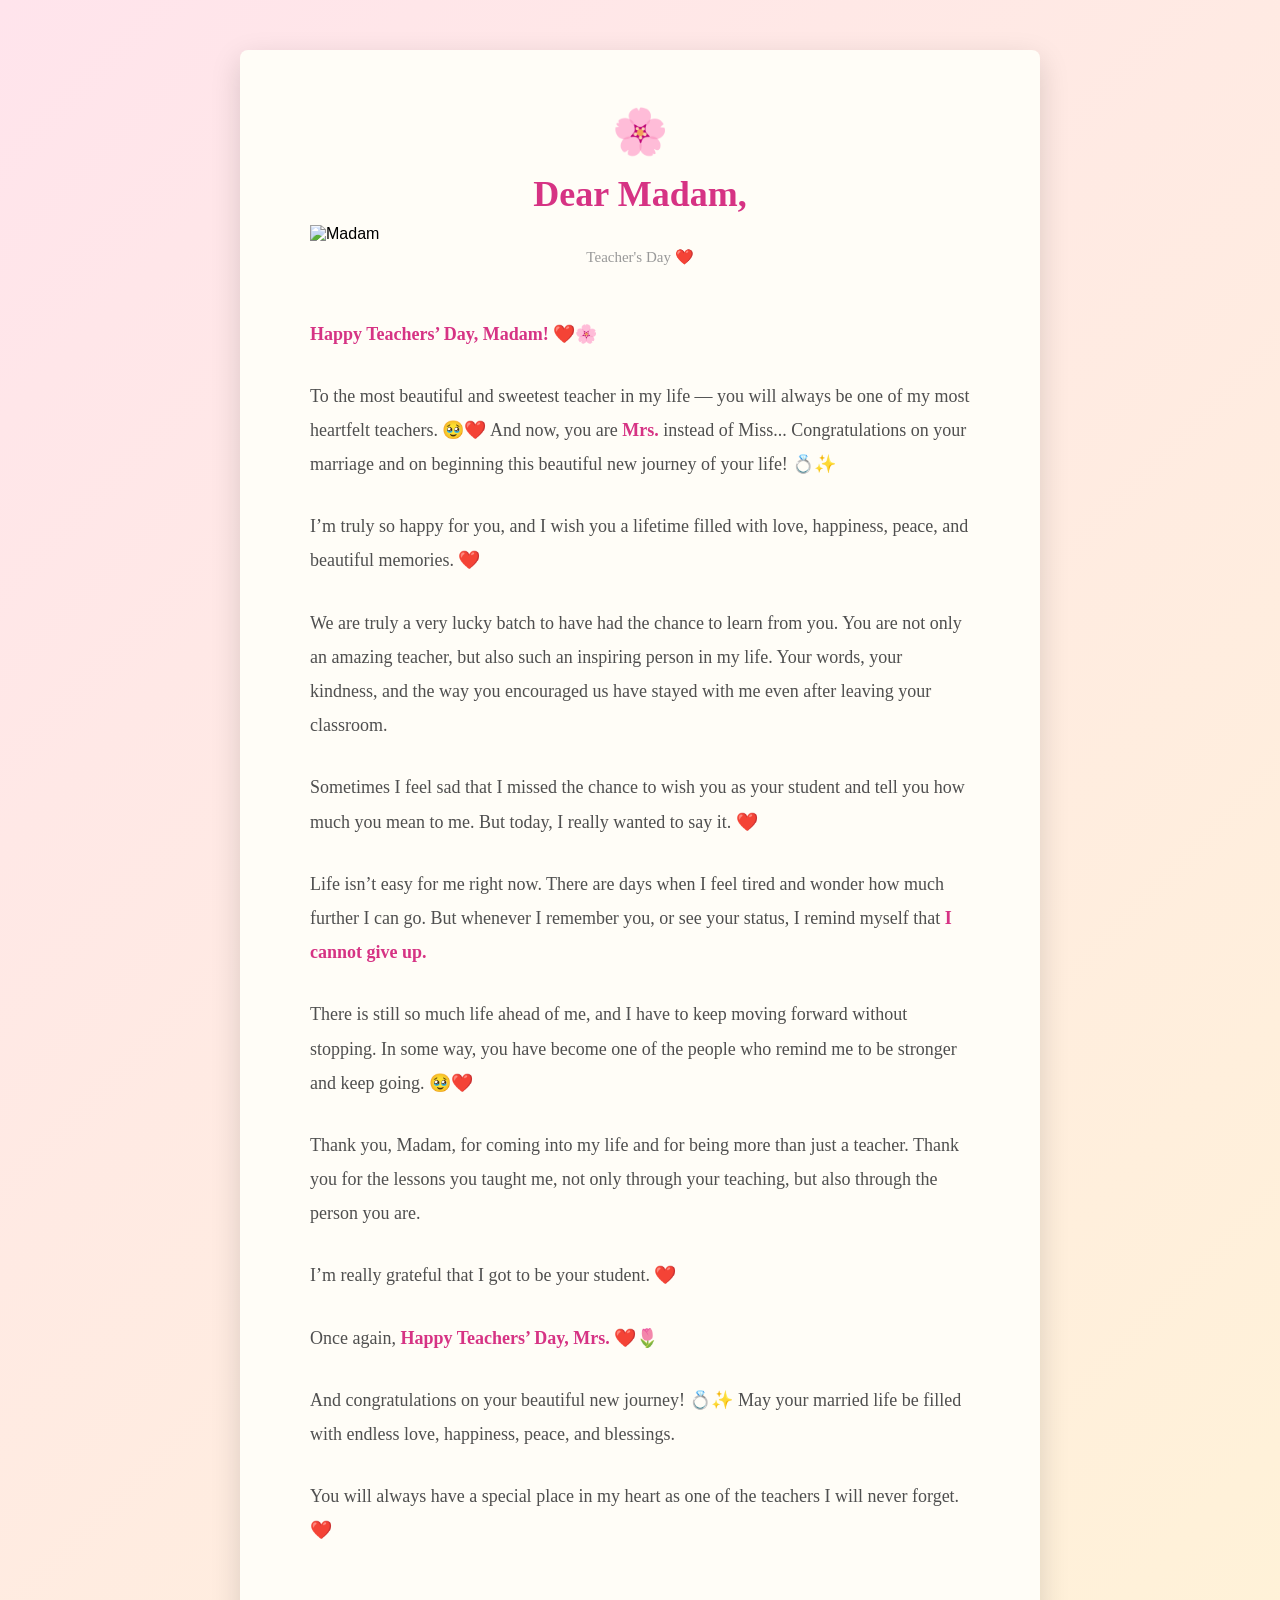
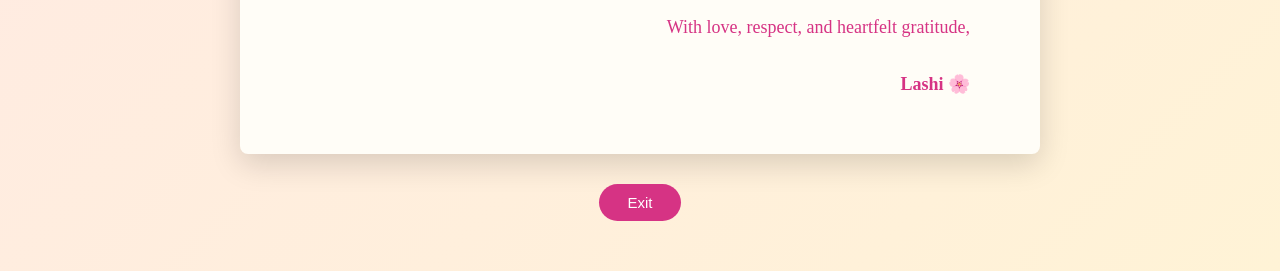
==== message.html @ 8b2b038f "Update message.html" ====
<!DOCTYPE html>
<html lang="en">

<head>

    <meta charset="UTF-8">

    <meta name="viewport" content="width=device-width, initial-scale=1.0">

    <title>A Letter For You</title>

    <link rel="stylesheet" href="style.css">

</head>


<body>

    <div class="letter-paper">

        <!-- FLOWER -->
        <div class="flower">
            🌸
        </div>


        <!-- LETTER TITLE -->
        <h1>
            Dear Madam,
        </h1>


        <!-- MADAM'S PHOTO -->
        <div class="madam-photo">
            <img src="madam.jpg" alt="Madam">
        </div>


        <!-- DATE / SMALL TITLE -->
        <p class="date">
            Teacher's Day ❤️
        </p>


        <!-- MESSAGE -->

        <p>
            <strong>
                Happy Teachers’ Day, Madam! ❤️🌸
            </strong>
        </p>


        <p>
            To the most beautiful and sweetest teacher in my life —
            you will always be one of my most heartfelt teachers. 🥹❤️
            And now, you are <strong>Mrs.</strong> instead of Miss...
            Congratulations on your marriage and on beginning this beautiful
            new journey of your life! 💍✨
        </p>


        <p>
            I’m truly so happy for you, and I wish you a lifetime filled with
            love, happiness, peace, and beautiful memories. ❤️
        </p>


        <p>
            We are truly a very lucky batch to have had the chance to learn
            from you. You are not only an amazing teacher, but also such an
            inspiring person in my life.
            Your words, your kindness, and the way you encouraged us have
            stayed with me even after leaving your classroom.
        </p>


        <p>
            Sometimes I feel sad that I missed the chance to wish you as your
            student and tell you how much you mean to me.
            But today, I really wanted to say it. ❤️
        </p>


        <p>
            Life isn’t easy for me right now.
            There are days when I feel tired and wonder how much further
            I can go.
            But whenever I remember you, or see your status, I remind myself
            that <strong>I cannot give up.</strong>
        </p>


        <p>
            There is still so much life ahead of me, and I have to keep
            moving forward without stopping.
            In some way, you have become one of the people who remind me
            to be stronger and keep going. 🥹❤️
        </p>


        <p>
            Thank you, Madam, for coming into my life and for being more
            than just a teacher.
            Thank you for the lessons you taught me, not only through your
            teaching, but also through the person you are.
        </p>


        <p>
            I’m really grateful that I got to be your student. ❤️
        </p>


        <p>
            Once again,
            <strong>
                Happy Teachers’ Day, Mrs. ❤️🌷
            </strong>
        </p>


        <p>
            And congratulations on your beautiful new journey! 💍✨
            May your married life be filled with endless love, happiness,
            peace, and blessings.
        </p>


        <p>
            You will always have a special place in my heart as one of the
            teachers I will never forget. ❤️
        </p>


        <!-- SIGNATURE -->

        <div class="signature">

            With love, respect, and heartfelt gratitude,

            <br><br>

            <strong>
                Lashi 🌸
            </strong>

        </div>


    </div>


    <!-- EXIT BUTTON -->

    <div class="exit-container">

        <button
            class="exit-button"
            onclick="window.location.href='index.html'">

            Exit

        </button>

    </div>


</body>

</html>
</html>
---- style.css ----
*{
    margin: 0;
    padding: 0;
    box-sizing: border-box;
}

body {
    min-height: 100vh;

    display: flex;
    justify-content: center;
    align-items: center;

    font-family: Arial, sans-serif;

    background: linear-gradient( 135deg, #ffe4ec, #fff3d6)
}

.opening {
    text-align: center;
    padding: 40px;
}

.flower {
    font-size: 60px;
    margin-bottom:20px;
}

h1{
    font-size: 45px;
    color: #d63384;
    margin-bottom: 15px;

}

p{
    font-size: 20px;
    color: #666;
    margin-bottom: 30px;
}

button {

    border: none;
    padding: 14px 28px;

    font-size: 17px;
    color: white;

    background-color: #d63384;

    border-radius: 30px;

    cursor: pointer;
}

button:hover {
    background-color: #b82b70;
}

/* =========================
   WISH PAGE
========================= */

body:has(.wish-container) {
    min-height: 100vh;
    margin: 0;
    padding: 30px 20px;

    background: linear-gradient(
        135deg,
        #f7dce5,
        #f9e8dc
    );

    display: flex;
    justify-content: center;
    align-items: center;

    box-sizing: border-box;
}


/* =========================
   MAIN WISH BOX
========================= */

.wish-container {
    width: 90%;
    max-width: 950px;

    /*
       Don't use fixed 90vh.
       Let the content determine the height.
    */
    min-height: 90vh;
    height: auto;

    padding: 30px 45px 40px;

    /* MUTED PINK */
    background: #f8e8ed;

    border-radius: 12px;

    box-shadow:
        0 10px 30px rgba(0, 0, 0, 0.12);

    display: flex;
    flex-direction: column;

    justify-content: center;
    align-items: center;

    text-align: center;

    /*
       IMPORTANT:
       Don't cut the flower/photo.
    */
    overflow: visible;

    box-sizing: border-box;
}


/* =========================
   FLOWER
========================= */

.wish-container .flower {
    font-size: 48px;

    line-height: 1;

    margin: 0 0 12px 0;

    flex-shrink: 0;
}


/* =========================
   TITLE
========================= */

.wish-container h1 {
    font-size: 38px;

    line-height: 1.2;

    color: #d12f78;

    margin: 0 0 28px 0;

    flex-shrink: 0;
}


/* =========================
   PHOTO CONTAINER
========================= */

.teacher-photo {
    width: 100%;

    display: flex;

    justify-content: center;

    align-items: center;

    margin: 0 0 20px 0;

    flex-shrink: 0;
}


/* =========================
   PHOTO
========================= */

.teacher-photo img {

    /*
       BIGGER PHOTO
    */
    width: 750px;

    max-width: 90%;

    /*
       Height adjusts automatically.
       Therefore NO CROPPING.
    */
    height: auto;

    /*
       Keep original proportions.
    */
    object-fit: contain;

    border-radius: 20px;

    display: block;

    margin: 0 auto;

    box-shadow:
        0 8px 25px rgba(0, 0, 0, 0.15);
}


/* =========================
   INTRO TEXT
========================= */

.wish-container .intro {

    width: 100%;

    max-width: 750px;

    font-size: 18px;

    line-height: 1.5;

    color: #555;

    margin: 0 0 15px 0;
}


/* =========================
   SPECIAL TEXT
========================= */

.wish-container .click-text {

    font-size: 17px;

    line-height: 1.4;

    color: #777;

    margin: 0 0 12px 0;
}


/* =========================
   ENVELOPE
========================= */

.wish-container .envelope {

    font-size: 65px;

    line-height: 1;

    cursor: pointer;

    margin: 0;

    transition: transform 0.3s ease;
}


.wish-container .envelope:hover {
    transform: scale(1.12);
}


/* =========================
   ENVELOPE TEXT
========================= */

.wish-container .envelope-text {

    font-size: 15px;

    color: #d12f78;

    margin-top: 5px;
}


/* =================================================
   TABLET
================================================= */

@media (max-width: 900px) {

    body:has(.wish-container) {
        padding: 25px 15px;
    }


    .wish-container {

        width: 94%;

        min-height: auto;

        padding: 28px 25px 35px;
    }


    .wish-container h1 {
        font-size: 34px;
    }


    .teacher-photo img {

        width: 700px;

        max-width: 95%;

        height: auto;
    }
}


/* =================================================
   PHONE VIEW
================================================= */

@media (max-width: 600px) {

    body:has(.wish-container) {

        min-height: 100vh;

        padding: 15px 8px;

        align-items: flex-start;
    }


    /* MAIN BOX */

    .wish-container {

        width: 96%;

        min-height: auto;

        height: auto;

        padding: 22px 12px 28px;

        background: #f8e8ed;

        border-radius: 12px;

        justify-content: flex-start;

        align-items: center;

        overflow: visible;
    }


    /* FLOWER */

    .wish-container .flower {

        font-size: 38px;

        line-height: 1;

        margin: 0 0 8px 0;
    }


    /* TITLE */

    .wish-container h1 {

        font-size: 26px;

        line-height: 1.2;

        margin: 0 0 22px 0;
    }


    /* PHOTO */

    .teacher-photo {

        width: 100%;

        margin: 0 0 14px 0;
    }


    .teacher-photo img {

        /*
           Use almost the whole mobile width
        */
        width: 100%;

        max-width: 100%;

        /*
           Keep complete photo
        */
        height: auto;

        object-fit: contain;

        border-radius: 15px;
    }


    /* INTRO */

    .wish-container .intro {

        width: 100%;

        max-width: 340px;

        font-size: 15px;

        line-height: 1.4;

        margin: 0 0 10px 0;
    }


    /* SPECIAL TEXT */

    .wish-container .click-text {

        font-size: 15px;

        line-height: 1.3;

        margin: 0 0 10px 0;
    }


    /* ENVELOPE */

    .wish-container .envelope {

        font-size: 55px;

        line-height: 1;
    }


    /* ENVELOPE TEXT */

    .wish-container .envelope-text {

        font-size: 14px;

        margin-top: 4px;
    }
}


/* =================================================
   VERY SMALL PHONES
================================================= */

@media (max-width: 380px) {

    .wish-container {

        padding: 18px 9px 25px;
    }


    .wish-container .flower {

        font-size: 34px;
    }


    .wish-container h1 {

        font-size: 23px;

        margin-bottom: 18px;
    }


    .teacher-photo img {

        width: 100%;

        max-width: 100%;

        height: auto;
    }


    .wish-container .intro {

        font-size: 14px;
    }


    .wish-container .click-text {

        font-size: 14px;
    }
}
/* =========================
   LETTER PAGE
========================= */

body:has(.letter-paper) {
    display: block;
    min-height: 100vh;

    background: linear-gradient(
        135deg,
        #ffe4ec,
        #fff3d6
    );

    padding: 50px 20px;
}


/* =========================
   LETTER PAPER
========================= */

.letter-paper {
    width: 90%;
    max-width: 800px;

    margin: 0 auto;
    padding: 55px 70px;

    background: #fffdf7;

    border-radius: 8px;

    box-shadow:
        0 10px 30px rgba(0, 0, 0, 0.15);

    text-align: left;
}


/* =========================
   FLOWER
========================= */

.letter-paper .flower {
    text-align: center !important;

    font-size: 45px;

    margin-bottom: 15px;
}


/* =========================
   TITLE
========================= */

.letter-paper h1 {
    text-align: center !important;

    font-family: Georgia, "Times New Roman", serif;

    font-size: 36px;

    color: #d63384;

    margin-bottom: 10px;
}


/* =========================
   DATE
========================= */

.letter-paper .date {
    text-align: center !important;

    font-family: Georgia, "Times New Roman", serif;

    font-size: 15px;

    color: #999;

    margin-bottom: 45px;
}


/* =========================
   LETTER BODY
========================= */

.letter-paper p {
    text-align: left !important;

    font-family: Georgia, "Times New Roman", serif;

    font-size: 18px;

    line-height: 1.9;

    color: #4f4f4f;

    margin-top: 0;

    margin-bottom: 28px;

    /* No first-line indentation */
    text-indent: 0 !important;
}


/* =========================
   BOLD TEXT
========================= */

.letter-paper p strong {
    color: #d63384;
}


/* =========================
   SIGNATURE
========================= */

.letter-paper .signature {
    margin-top: 45px;

    padding-top: 20px;

    text-align: right !important;

    font-family: Georgia, "Times New Roman", serif;

    font-size: 18px;

    line-height: 1.6;

    color: #d63384;
}


/* =========================
   MOBILE
========================= */

@media (max-width: 600px) {

    body:has(.letter-paper) {
        padding: 20px 10px;
    }


    .letter-paper {
        width: 95%;

        padding: 40px 25px;
    }


    .letter-paper h1 {
        font-size: 28px;
    }


    .letter-paper p {
        text-align: left !important;

        font-size: 16px;

        line-height: 1.8;

        margin-bottom: 24px;

        text-indent: 0 !important;
    }


    .letter-paper .date {
        text-align: center !important;
    }


    .letter-paper .flower {
        text-align: center !important;
    }


    .letter-paper .signature {
        text-align: right !important;

        font-size: 16px;
    }
}




.exit-container {
    text-align: center;
    margin-top: 30px;
}

.exit-button {
    padding: 10px 28px;
    border: none;
    border-radius: 25px;

    background: #d63384;
    color: white;

    font-size: 15px;
    cursor: pointer;

    transition: 0.3s;
}

.exit-button:hover {
    background: #b82b70;
    transform: scale(1.05);
}
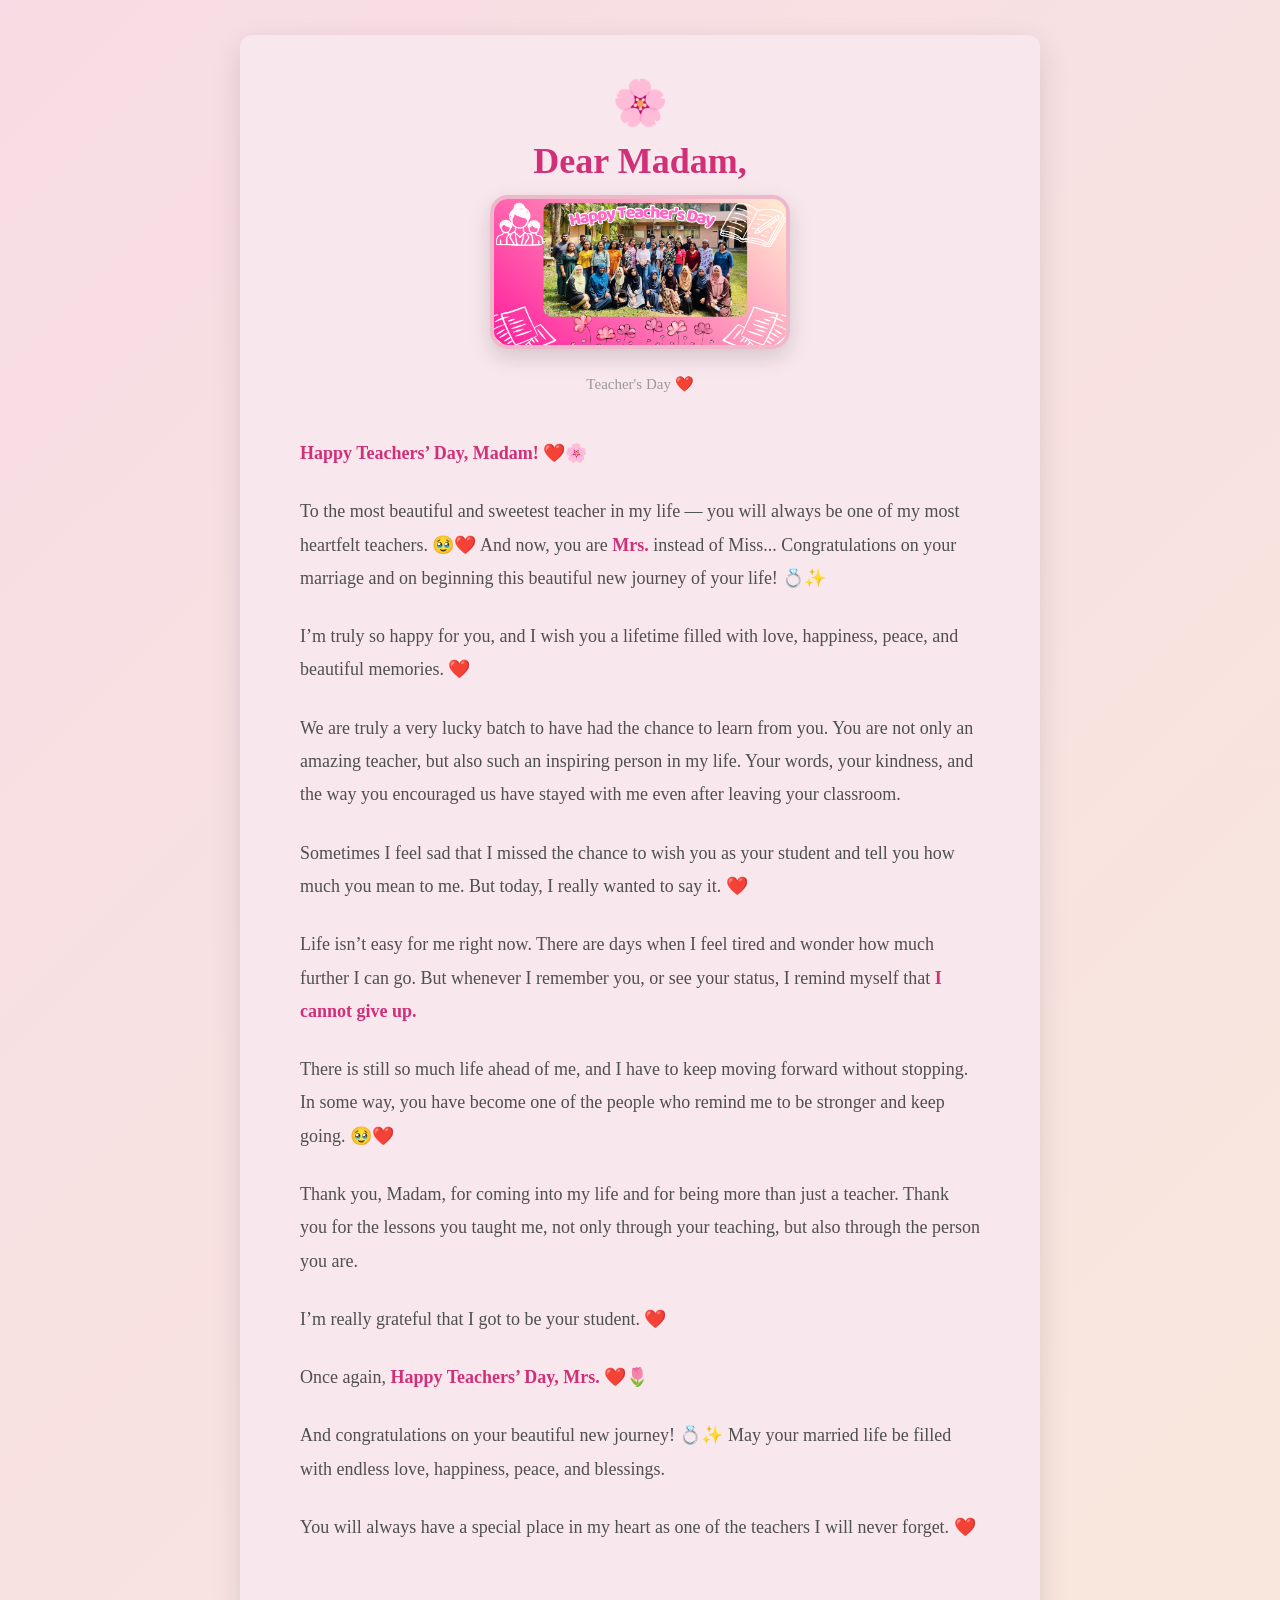
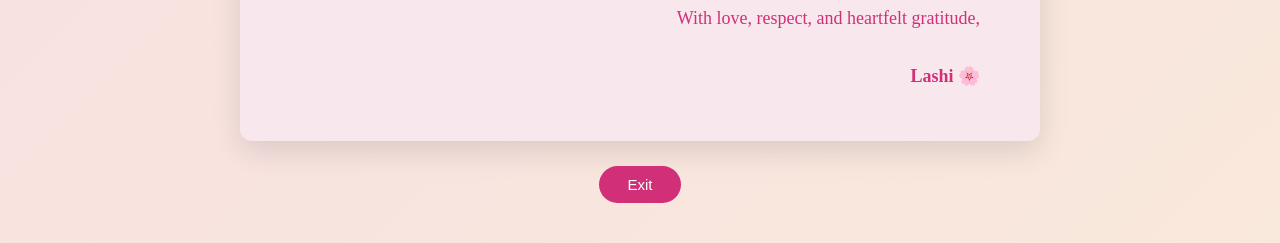
==== commit fdec2edd: "Update Madam's photo and letter content Updated Madam's photo and made minor adjustments to the lett" ====
--- a/message.html
+++ b/message.html
@@ -32,7 +32,7 @@
 
         <!-- MADAM'S PHOTO -->
         <div class="madam-photo">
-            <img src="madam.jpg" alt="Madam">
+            <img src="teacher2.jpg" alt="Madam">
         </div>
 
 
--- a/style.css
+++ b/style.css
@@ -529,6 +529,27 @@
 
 
 /* =========================
+   LETTER PAGE
+========================= */
+
+body:has(.letter-paper) {
+    min-height: 100vh;
+
+    margin: 0;
+
+    padding: 35px 15px 40px;
+
+    box-sizing: border-box;
+
+    background: linear-gradient(
+        135deg,
+        #f7dce5,
+        #f9e8dc
+    );
+}
+
+
+/* =========================
    LETTER PAPER
 ========================= */
 
@@ -537,16 +558,23 @@
     max-width: 800px;
 
     margin: 0 auto;
-    padding: 55px 70px;
-
-    background: #fffdf7;
-
-    border-radius: 8px;
+
+    padding: 45px 60px 50px;
+
+    /*
+       MUTED PINK
+       instead of white
+    */
+    background: #f8e8ed;
+
+    border-radius: 12px;
 
     box-shadow:
-        0 10px 30px rgba(0, 0, 0, 0.15);
+        0 10px 30px rgba(0, 0, 0, 0.12);
 
     text-align: left;
+
+    box-sizing: border-box;
 }
 
 
@@ -555,11 +583,19 @@
 ========================= */
 
 .letter-paper .flower {
+
     text-align: center !important;
 
     font-size: 45px;
 
-    margin-bottom: 15px;
+    line-height: 1;
+
+    margin: 0 0 15px 0;
+
+    /*
+       Make sure flower doesn't get cut
+    */
+    overflow: visible;
 }
 
 
@@ -568,15 +604,66 @@
 ========================= */
 
 .letter-paper h1 {
+
     text-align: center !important;
 
-    font-family: Georgia, "Times New Roman", serif;
+    font-family:
+        Georgia,
+        "Times New Roman",
+        serif;
 
     font-size: 36px;
 
-    color: #d63384;
-
-    margin-bottom: 10px;
+    line-height: 1.2;
+
+    color: #d12f78;
+
+    margin: 0 0 12px 0;
+}
+
+
+/* =========================
+   MADAM PHOTO
+========================= */
+
+.madam-photo {
+
+    width: 100%;
+
+    display: flex;
+
+    justify-content: center;
+
+    align-items: center;
+
+    margin: 8px 0 22px 0;
+}
+
+
+.madam-photo img {
+
+    /*
+       Bigger photo
+    */
+    width: 300px;
+
+    max-width: 80%;
+
+    height: auto;
+
+    /*
+       DON'T CROP THE PHOTO
+    */
+    object-fit: contain;
+
+    display: block;
+
+    border-radius: 18px;
+
+    border: 4px solid #efb7ca;
+
+    box-shadow:
+        0 8px 22px rgba(0, 0, 0, 0.15);
 }
 
 
@@ -585,15 +672,19 @@
 ========================= */
 
 .letter-paper .date {
+
     text-align: center !important;
 
-    font-family: Georgia, "Times New Roman", serif;
+    font-family:
+        Georgia,
+        "Times New Roman",
+        serif;
 
     font-size: 15px;
 
     color: #999;
 
-    margin-bottom: 45px;
+    margin: 0 0 38px 0;
 }
 
 
@@ -602,21 +693,27 @@
 ========================= */
 
 .letter-paper p {
+
     text-align: left !important;
 
-    font-family: Georgia, "Times New Roman", serif;
+    font-family:
+        Georgia,
+        "Times New Roman",
+        serif;
 
     font-size: 18px;
 
-    line-height: 1.9;
+    line-height: 1.85;
 
     color: #4f4f4f;
 
     margin-top: 0;
 
-    margin-bottom: 28px;
-
-    /* No first-line indentation */
+    margin-bottom: 25px;
+
+    /*
+       No first-line indentation
+    */
     text-indent: 0 !important;
 }
 
@@ -626,7 +723,8 @@
 ========================= */
 
 .letter-paper p strong {
-    color: #d63384;
+
+    color: #d12f78;
 }
 
 
@@ -635,98 +733,263 @@
 ========================= */
 
 .letter-paper .signature {
-    margin-top: 45px;
+
+    margin-top: 40px;
 
     padding-top: 20px;
 
     text-align: right !important;
 
-    font-family: Georgia, "Times New Roman", serif;
+    font-family:
+        Georgia,
+        "Times New Roman",
+        serif;
 
     font-size: 18px;
 
     line-height: 1.6;
 
-    color: #d63384;
-}
-
-
-/* =========================
-   MOBILE
-========================= */
+    color: #d12f78;
+}
+
+
+/* =========================
+   EXIT BUTTON
+========================= */
+
+.exit-container {
+
+    text-align: center;
+
+    margin-top: 25px;
+}
+
+
+.exit-button {
+
+    padding: 10px 28px;
+
+    border: none;
+
+    border-radius: 25px;
+
+    background: #d12f78;
+
+    color: white;
+
+    font-size: 15px;
+
+    cursor: pointer;
+
+    transition:
+        transform 0.3s ease,
+        background 0.3s ease;
+}
+
+
+.exit-button:hover {
+
+    background: #b82b70;
+
+    transform: scale(1.05);
+}
+
+
+/* =================================================
+   MOBILE VIEW
+================================================= */
 
 @media (max-width: 600px) {
 
     body:has(.letter-paper) {
-        padding: 20px 10px;
-    }
-
+
+        min-height: 100vh;
+
+        padding: 15px 8px 30px;
+
+        box-sizing: border-box;
+    }
+
+
+    /* LETTER */
 
     .letter-paper {
-        width: 95%;
-
-        padding: 40px 25px;
-    }
-
+
+        width: 96%;
+
+        max-width: none;
+
+        padding: 28px 18px 35px;
+
+        background: #f8e8ed;
+
+        border-radius: 12px;
+    }
+
+
+    /* FLOWER */
+
+    .letter-paper .flower {
+
+        font-size: 38px;
+
+        line-height: 1;
+
+        margin-bottom: 10px;
+    }
+
+
+    /* TITLE */
 
     .letter-paper h1 {
-        font-size: 28px;
-    }
-
+
+        font-size: 27px;
+
+        line-height: 1.25;
+
+        margin-bottom: 15px;
+    }
+
+
+    /* MADAM PHOTO */
+
+    .madam-photo {
+
+        width: 100%;
+
+        margin: 5px 0 18px 0;
+    }
+
+
+    .madam-photo img {
+
+        width: 220px;
+
+        max-width: 85%;
+
+        height: auto;
+
+        object-fit: contain;
+
+        border-radius: 15px;
+
+        border-width: 3px;
+    }
+
+
+    /* DATE */
+
+    .letter-paper .date {
+
+        font-size: 14px;
+
+        margin-bottom: 28px;
+    }
+
+
+    /* MESSAGE */
 
     .letter-paper p {
+
         text-align: left !important;
 
         font-size: 16px;
 
-        line-height: 1.8;
-
-        margin-bottom: 24px;
+        line-height: 1.75;
+
+        margin-bottom: 21px;
 
         text-indent: 0 !important;
     }
 
 
-    .letter-paper .date {
-        text-align: center !important;
+    /* BOLD */
+
+    .letter-paper p strong {
+
+        color: #d12f78;
+    }
+
+
+    /* SIGNATURE */
+
+    .letter-paper .signature {
+
+        margin-top: 30px;
+
+        padding-top: 15px;
+
+        text-align: right !important;
+
+        font-size: 16px;
+
+        line-height: 1.6;
+    }
+
+
+    /* EXIT */
+
+    .exit-container {
+
+        margin-top: 20px;
+    }
+
+
+    .exit-button {
+
+        padding: 9px 25px;
+
+        font-size: 14px;
+    }
+}
+
+
+/* =================================================
+   VERY SMALL PHONES
+================================================= */
+
+@media (max-width: 380px) {
+
+    .letter-paper {
+
+        width: 97%;
+
+        padding: 23px 14px 30px;
     }
 
 
     .letter-paper .flower {
-        text-align: center !important;
+
+        font-size: 34px;
+    }
+
+
+    .letter-paper h1 {
+
+        font-size: 24px;
+    }
+
+
+    .madam-photo img {
+
+        width: 190px;
+
+        max-width: 85%;
+    }
+
+
+    .letter-paper p {
+
+        font-size: 15px;
+
+        line-height: 1.7;
+
+        margin-bottom: 19px;
     }
 
 
     .letter-paper .signature {
-        text-align: right !important;
-
-        font-size: 16px;
-    }
-}
-
-
-
-
-.exit-container {
-    text-align: center;
-    margin-top: 30px;
-}
-
-.exit-button {
-    padding: 10px 28px;
-    border: none;
-    border-radius: 25px;
-
-    background: #d63384;
-    color: white;
-
-    font-size: 15px;
-    cursor: pointer;
-
-    transition: 0.3s;
-}
-
-.exit-button:hover {
-    background: #b82b70;
-    transform: scale(1.05);
-}
+
+        font-size: 15px;
+    }
+}
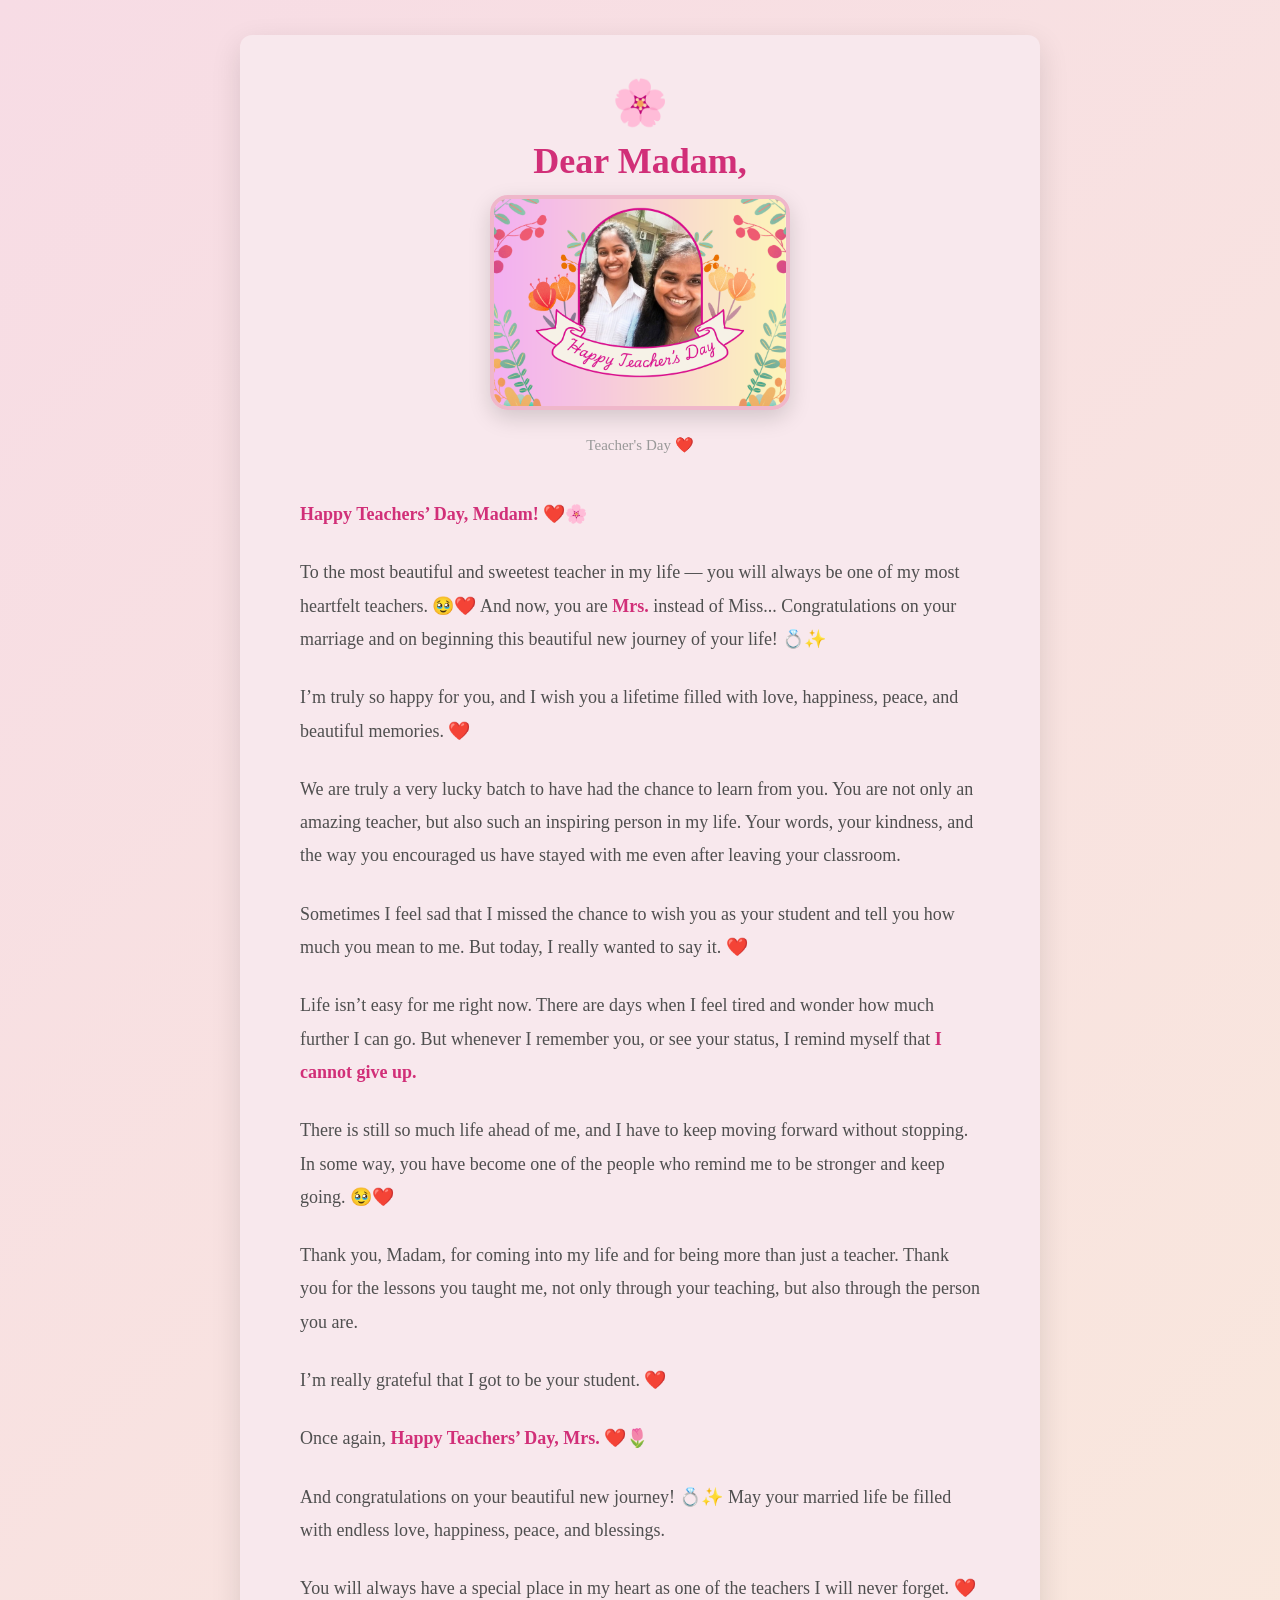
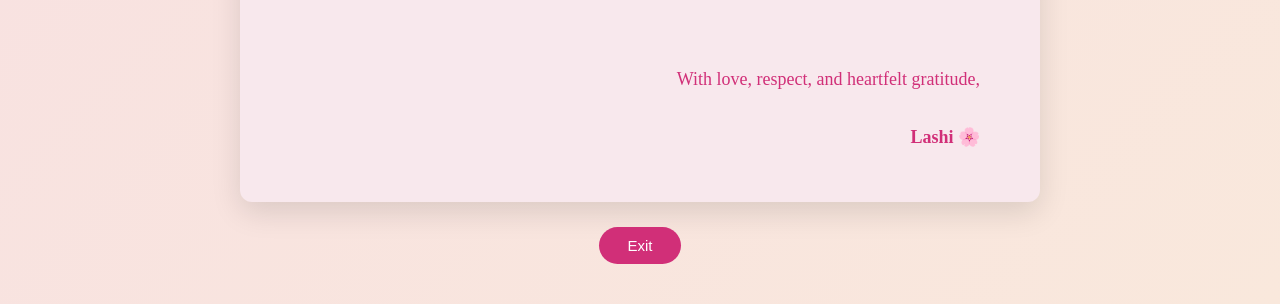
==== commit 81156dd2: "Change Madam's photo and update letter content Updated Madam's photo in the letter and made minor ad" ====
--- a/message.html
+++ b/message.html
@@ -32,7 +32,7 @@
 
         <!-- MADAM'S PHOTO -->
         <div class="madam-photo">
-            <img src="teacher2.jpg" alt="Madam">
+            <img src="teacher1.jpg" alt="Madam">
         </div>
 
 
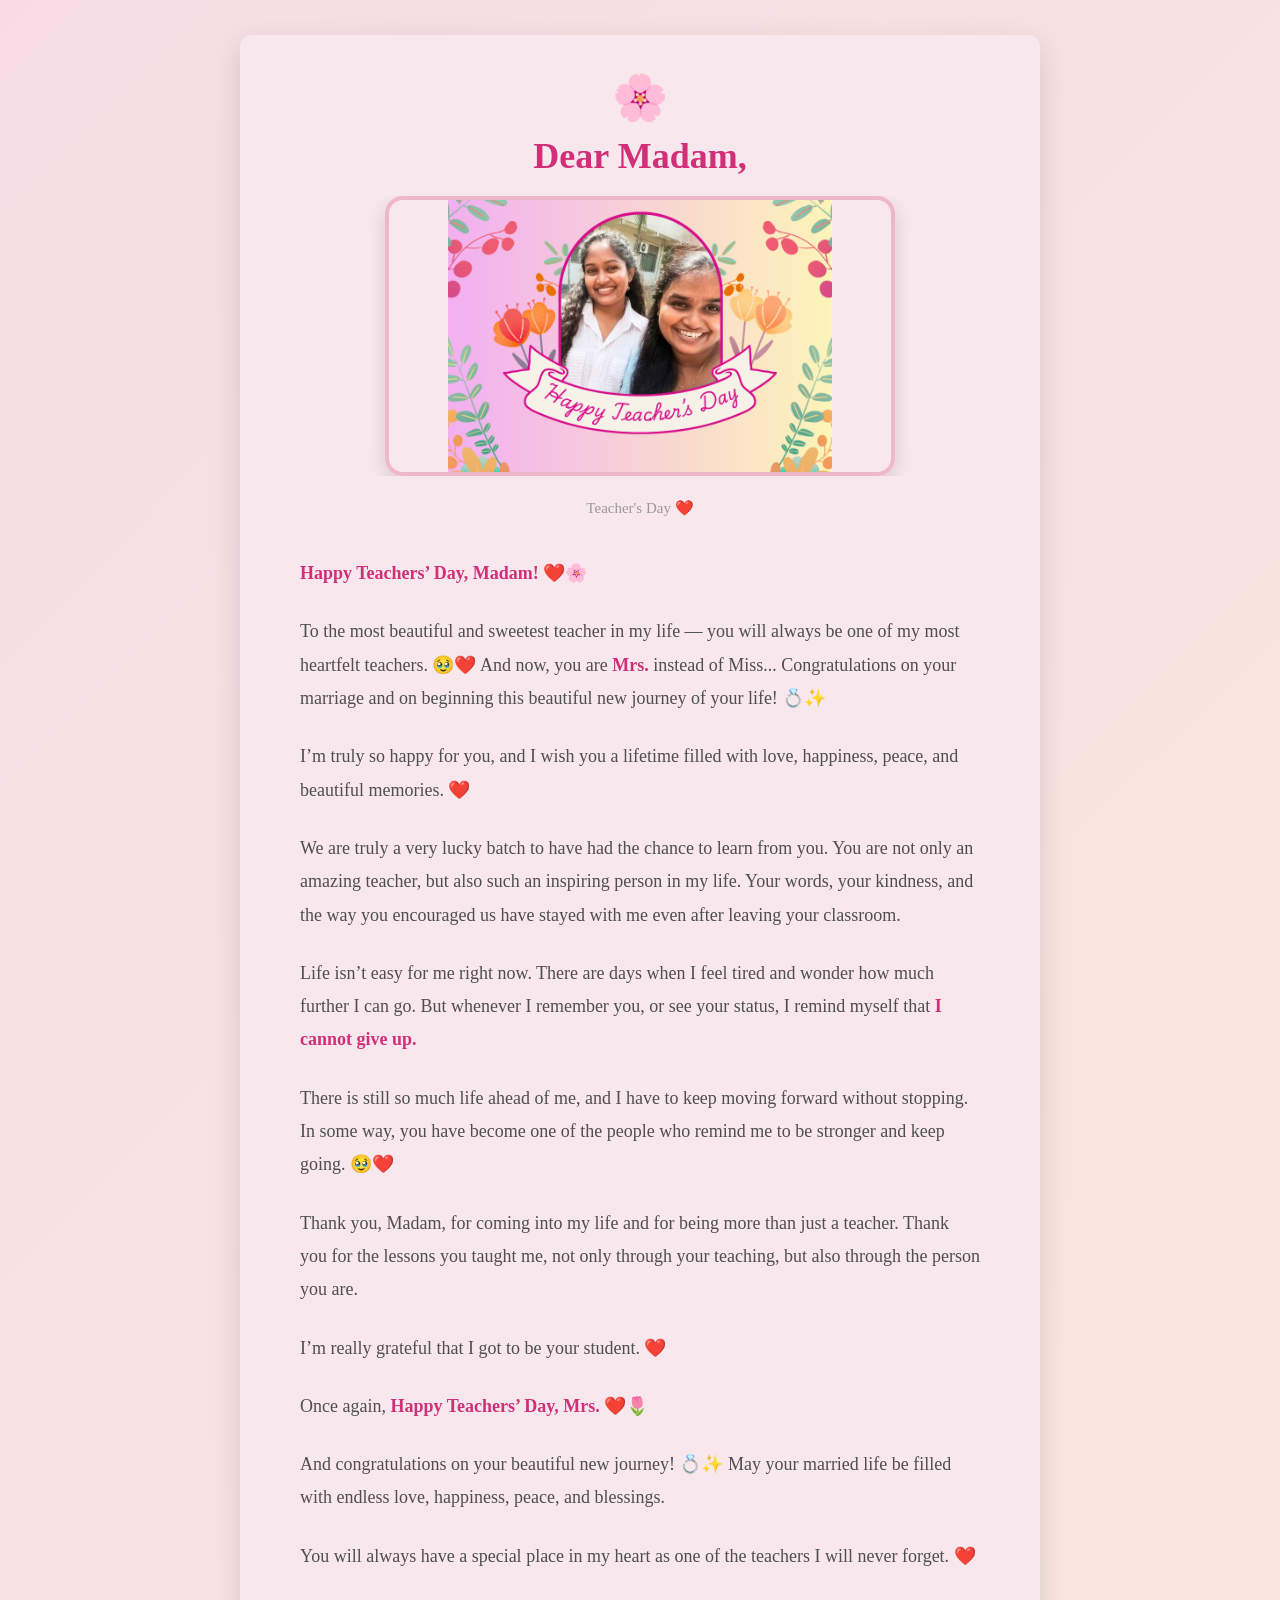
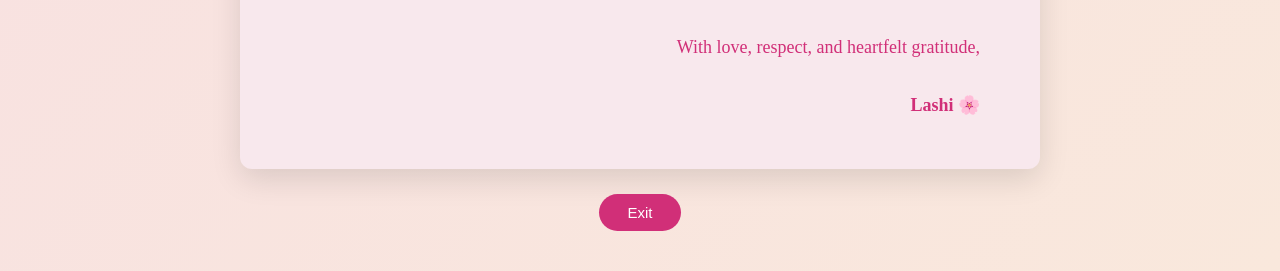
==== commit 7e0fcc1c: "Remove duplicate HTML structure in message.html" ====
--- a/message.html
+++ b/message.html
@@ -72,13 +72,6 @@
             inspiring person in my life.
             Your words, your kindness, and the way you encouraged us have
             stayed with me even after leaving your classroom.
-        </p>
-
-
-        <p>
-            Sometimes I feel sad that I missed the chance to wish you as your
-            student and tell you how much you mean to me.
-            But today, I really wanted to say it. ❤️
         </p>
 
 
--- a/style.css
+++ b/style.css
@@ -528,15 +528,14 @@
 }
 
 
-/* =========================
-   LETTER PAGE
-========================= */
+/* =========================================================
+   MESSAGE PAGE - BACKGROUND
+========================================================= */
 
 body:has(.letter-paper) {
     min-height: 100vh;
 
     margin: 0;
-
     padding: 35px 15px 40px;
 
     box-sizing: border-box;
@@ -546,6 +545,36 @@
         #f7dce5,
         #f9e8dc
     );
+
+    overflow-x: hidden;
+}
+
+
+/* =========================================================
+   MESSAGE PAGE
+   ========================================================= */
+
+
+/* =========================
+   PAGE BACKGROUND
+========================= */
+
+body:has(.letter-paper) {
+    min-height: 100vh;
+
+    margin: 0;
+
+    padding: 35px 15px 40px;
+
+    box-sizing: border-box;
+
+    background: linear-gradient(
+        135deg,
+        #f7dce5,
+        #f9e8dc
+    );
+
+    overflow-x: hidden;
 }
 
 
@@ -555,15 +584,15 @@
 
 .letter-paper {
     width: 90%;
+
     max-width: 800px;
 
     margin: 0 auto;
 
-    padding: 45px 60px 50px;
+    padding: 40px 60px 50px;
 
     /*
        MUTED PINK
-       instead of white
     */
     background: #f8e8ed;
 
@@ -575,6 +604,11 @@
     text-align: left;
 
     box-sizing: border-box;
+
+    /*
+       Keep everything inside
+    */
+    overflow: hidden;
 }
 
 
@@ -584,6 +618,8 @@
 
 .letter-paper .flower {
 
+    width: 100%;
+
     text-align: center !important;
 
     font-size: 45px;
@@ -592,10 +628,9 @@
 
     margin: 0 0 15px 0;
 
-    /*
-       Make sure flower doesn't get cut
-    */
-    overflow: visible;
+    padding: 0;
+
+    display: block;
 }
 
 
@@ -604,6 +639,8 @@
 ========================= */
 
 .letter-paper h1 {
+
+    width: 100%;
 
     text-align: center !important;
 
@@ -618,13 +655,15 @@
 
     color: #d12f78;
 
-    margin: 0 0 12px 0;
-}
-
-
-/* =========================
+    margin: 0 0 18px 0;
+
+    padding: 0;
+}
+
+
+/* =========================================================
    MADAM PHOTO
-========================= */
+========================================================= */
 
 .madam-photo {
 
@@ -636,34 +675,51 @@
 
     align-items: center;
 
-    margin: 8px 0 22px 0;
-}
-
+    margin: 5px 0 22px 0;
+
+    padding: 0;
+
+    box-sizing: border-box;
+
+    /*
+       Don't allow image to
+       create horizontal scroll
+    */
+    overflow: hidden;
+}
+
+
+/* =========================
+   PHOTO ITSELF
+========================= */
 
 .madam-photo img {
 
+    display: block;
+
     /*
-       Bigger photo
+       CONTROLLED SIZE
     */
-    width: 300px;
-
-    max-width: 80%;
-
-    height: auto;
+    width: 520px;
+
+    max-width: 75%;
+
+    height: 280px;
 
     /*
-       DON'T CROP THE PHOTO
+       SHOW THE COMPLETE IMAGE
+       WITHOUT CROPPING
     */
     object-fit: contain;
 
-    display: block;
-
     border-radius: 18px;
 
     border: 4px solid #efb7ca;
 
     box-shadow:
-        0 8px 22px rgba(0, 0, 0, 0.15);
+        0 7px 18px rgba(0, 0, 0, 0.14);
+
+    box-sizing: border-box;
 }
 
 
@@ -672,6 +728,8 @@
 ========================= */
 
 .letter-paper .date {
+
+    width: 100%;
 
     text-align: center !important;
 
@@ -682,17 +740,23 @@
 
     font-size: 15px;
 
+    line-height: 1.4;
+
     color: #999;
 
     margin: 0 0 38px 0;
-}
-
-
-/* =========================
-   LETTER BODY
+
+    padding: 0;
+}
+
+
+/* =========================
+   MESSAGE PARAGRAPHS
 ========================= */
 
 .letter-paper p {
+
+    width: 100%;
 
     text-align: left !important;
 
@@ -711,10 +775,22 @@
 
     margin-bottom: 25px;
 
+    padding: 0;
+
     /*
-       No first-line indentation
+       Remove indentation
     */
     text-indent: 0 !important;
+
+    /*
+       Prevent long words
+       from breaking layout
+    */
+    overflow-wrap: break-word;
+
+    word-wrap: break-word;
+
+    box-sizing: border-box;
 }
 
 
@@ -728,11 +804,13 @@
 }
 
 
-/* =========================
+/* =========================================================
    SIGNATURE
-========================= */
+========================================================= */
 
 .letter-paper .signature {
+
+    width: 100%;
 
     margin-top: 40px;
 
@@ -750,18 +828,24 @@
     line-height: 1.6;
 
     color: #d12f78;
-}
-
-
-/* =========================
+
+    box-sizing: border-box;
+}
+
+
+/* =========================================================
    EXIT BUTTON
-========================= */
+========================================================= */
 
 .exit-container {
 
+    width: 100%;
+
     text-align: center;
 
     margin-top: 25px;
+
+    box-sizing: border-box;
 }
 
 
@@ -779,11 +863,13 @@
 
     font-size: 15px;
 
+    font-family: Arial, sans-serif;
+
     cursor: pointer;
 
     transition:
-        transform 0.3s ease,
-        background 0.3s ease;
+        background 0.3s ease,
+        transform 0.3s ease;
 }
 
 
@@ -795,9 +881,58 @@
 }
 
 
-/* =================================================
-   MOBILE VIEW
-================================================= */
+/* =========================================================
+   TABLET
+========================================================= */
+
+@media (max-width: 900px) {
+
+    body:has(.letter-paper) {
+
+        padding: 25px 12px 35px;
+    }
+
+
+    .letter-paper {
+
+        width: 94%;
+
+        padding: 35px 40px 45px;
+    }
+
+
+    .letter-paper h1 {
+
+        font-size: 33px;
+    }
+
+
+    /* PHOTO */
+
+    .madam-photo img {
+
+        width: 480px;
+
+        max-width: 80%;
+
+        height: 260px;
+
+        object-fit: contain;
+    }
+
+
+    .letter-paper p {
+
+        font-size: 17px;
+
+        line-height: 1.8;
+    }
+}
+
+
+/* =========================================================
+   MOBILE
+========================================================= */
 
 @media (max-width: 600px) {
 
@@ -805,73 +940,265 @@
 
         min-height: 100vh;
 
-        padding: 15px 8px 30px;
+        padding: 15px 7px 30px;
+
+        overflow-x: hidden;
+    }
+
+
+    /* =========================
+       LETTER
+    ========================= */
+
+    .letter-paper {
+
+        width: 96%;
+
+        max-width: none;
+
+        margin: 0 auto;
+
+        padding: 25px 16px 32px;
+
+        background: #f8e8ed;
+
+        border-radius: 12px;
 
         box-sizing: border-box;
-    }
-
-
-    /* LETTER */
+
+        overflow: hidden;
+    }
+
+
+    /* =========================
+       FLOWER
+    ========================= */
+
+    .letter-paper .flower {
+
+        font-size: 38px;
+
+        line-height: 1;
+
+        margin: 0 0 10px 0;
+    }
+
+
+    /* =========================
+       TITLE
+    ========================= */
+
+    .letter-paper h1 {
+
+        font-size: 27px;
+
+        line-height: 1.25;
+
+        margin: 0 0 15px 0;
+    }
+
+
+    /* =====================================================
+       PHOTO CONTAINER
+    ===================================================== */
+
+    .madam-photo {
+
+        width: 100%;
+
+        margin: 5px 0 18px 0;
+
+        display: flex;
+
+        justify-content: center;
+
+        align-items: center;
+
+        overflow: hidden;
+    }
+
+
+    /* =========================
+       PHOTO
+    ========================= */
+
+    .madam-photo img {
+
+        /*
+           Smaller mobile photo
+        */
+        width: 90%;
+
+        max-width: 320px;
+
+        height: 200px;
+
+        /*
+           COMPLETE PHOTO
+        */
+        object-fit: contain;
+
+        border-radius: 14px;
+
+        border: 3px solid #efb7ca;
+
+        box-shadow:
+            0 6px 15px rgba(0, 0, 0, 0.12);
+
+        box-sizing: border-box;
+    }
+
+
+    /* =========================
+       DATE
+    ========================= */
+
+    .letter-paper .date {
+
+        font-size: 14px;
+
+        line-height: 1.4;
+
+        margin: 0 0 28px 0;
+    }
+
+
+    /* =========================
+       MESSAGE
+    ========================= */
+
+    .letter-paper p {
+
+        width: 100%;
+
+        text-align: left !important;
+
+        font-size: 16px;
+
+        line-height: 1.75;
+
+        margin-top: 0;
+
+        margin-bottom: 21px;
+
+        text-indent: 0 !important;
+
+        overflow-wrap: break-word;
+
+        word-wrap: break-word;
+    }
+
+
+    /* =========================
+       BOLD
+    ========================= */
+
+    .letter-paper p strong {
+
+        color: #d12f78;
+    }
+
+
+    /* =========================
+       SIGNATURE
+    ========================= */
+
+    .letter-paper .signature {
+
+        width: 100%;
+
+        margin-top: 30px;
+
+        padding-top: 15px;
+
+        text-align: right !important;
+
+        font-size: 16px;
+
+        line-height: 1.6;
+    }
+
+
+    /* =========================
+       EXIT
+    ========================= */
+
+    .exit-container {
+
+        margin-top: 20px;
+    }
+
+
+    .exit-button {
+
+        padding: 9px 25px;
+
+        font-size: 14px;
+    }
+}
+
+
+/* =========================================================
+   VERY SMALL PHONES
+========================================================= */
+
+@media (max-width: 380px) {
+
+    body:has(.letter-paper) {
+
+        padding-left: 5px;
+
+        padding-right: 5px;
+    }
+
 
     .letter-paper {
 
-        width: 96%;
-
-        max-width: none;
-
-        padding: 28px 18px 35px;
-
-        background: #f8e8ed;
+        width: 97%;
+
+        padding: 22px 13px 28px;
+    }
+
+
+    /* FLOWER */
+
+    .letter-paper .flower {
+
+        font-size: 34px;
+
+        margin-bottom: 8px;
+    }
+
+
+    /* TITLE */
+
+    .letter-paper h1 {
+
+        font-size: 24px;
+
+        margin-bottom: 13px;
+    }
+
+
+    /* PHOTO */
+
+    .madam-photo {
+
+        margin-bottom: 15px;
+    }
+
+
+    .madam-photo img {
+
+        width: 90%;
+
+        max-width: 280px;
+
+        height: 180px;
+
+        object-fit: contain;
 
         border-radius: 12px;
-    }
-
-
-    /* FLOWER */
-
-    .letter-paper .flower {
-
-        font-size: 38px;
-
-        line-height: 1;
-
-        margin-bottom: 10px;
-    }
-
-
-    /* TITLE */
-
-    .letter-paper h1 {
-
-        font-size: 27px;
-
-        line-height: 1.25;
-
-        margin-bottom: 15px;
-    }
-
-
-    /* MADAM PHOTO */
-
-    .madam-photo {
-
-        width: 100%;
-
-        margin: 5px 0 18px 0;
-    }
-
-
-    .madam-photo img {
-
-        width: 220px;
-
-        max-width: 85%;
-
-        height: auto;
-
-        object-fit: contain;
-
-        border-radius: 15px;
 
         border-width: 3px;
     }
@@ -881,9 +1208,9 @@
 
     .letter-paper .date {
 
-        font-size: 14px;
-
-        margin-bottom: 28px;
+        font-size: 13px;
+
+        margin-bottom: 25px;
     }
 
 
@@ -891,23 +1218,11 @@
 
     .letter-paper p {
 
-        text-align: left !important;
-
-        font-size: 16px;
-
-        line-height: 1.75;
-
-        margin-bottom: 21px;
-
-        text-indent: 0 !important;
-    }
-
-
-    /* BOLD */
-
-    .letter-paper p strong {
-
-        color: #d12f78;
+        font-size: 15px;
+
+        line-height: 1.7;
+
+        margin-bottom: 19px;
     }
 
 
@@ -915,81 +1230,18 @@
 
     .letter-paper .signature {
 
-        margin-top: 30px;
-
-        padding-top: 15px;
-
-        text-align: right !important;
-
-        font-size: 16px;
-
-        line-height: 1.6;
+        font-size: 15px;
+
+        margin-top: 25px;
     }
 
 
     /* EXIT */
 
-    .exit-container {
-
-        margin-top: 20px;
-    }
-
-
     .exit-button {
 
-        padding: 9px 25px;
-
-        font-size: 14px;
-    }
-}
-
-
-/* =================================================
-   VERY SMALL PHONES
-================================================= */
-
-@media (max-width: 380px) {
-
-    .letter-paper {
-
-        width: 97%;
-
-        padding: 23px 14px 30px;
-    }
-
-
-    .letter-paper .flower {
-
-        font-size: 34px;
-    }
-
-
-    .letter-paper h1 {
-
-        font-size: 24px;
-    }
-
-
-    .madam-photo img {
-
-        width: 190px;
-
-        max-width: 85%;
-    }
-
-
-    .letter-paper p {
-
-        font-size: 15px;
-
-        line-height: 1.7;
-
-        margin-bottom: 19px;
-    }
-
-
-    .letter-paper .signature {
-
-        font-size: 15px;
-    }
-}
+        padding: 8px 23px;
+
+        font-size: 13px;
+    }
+}
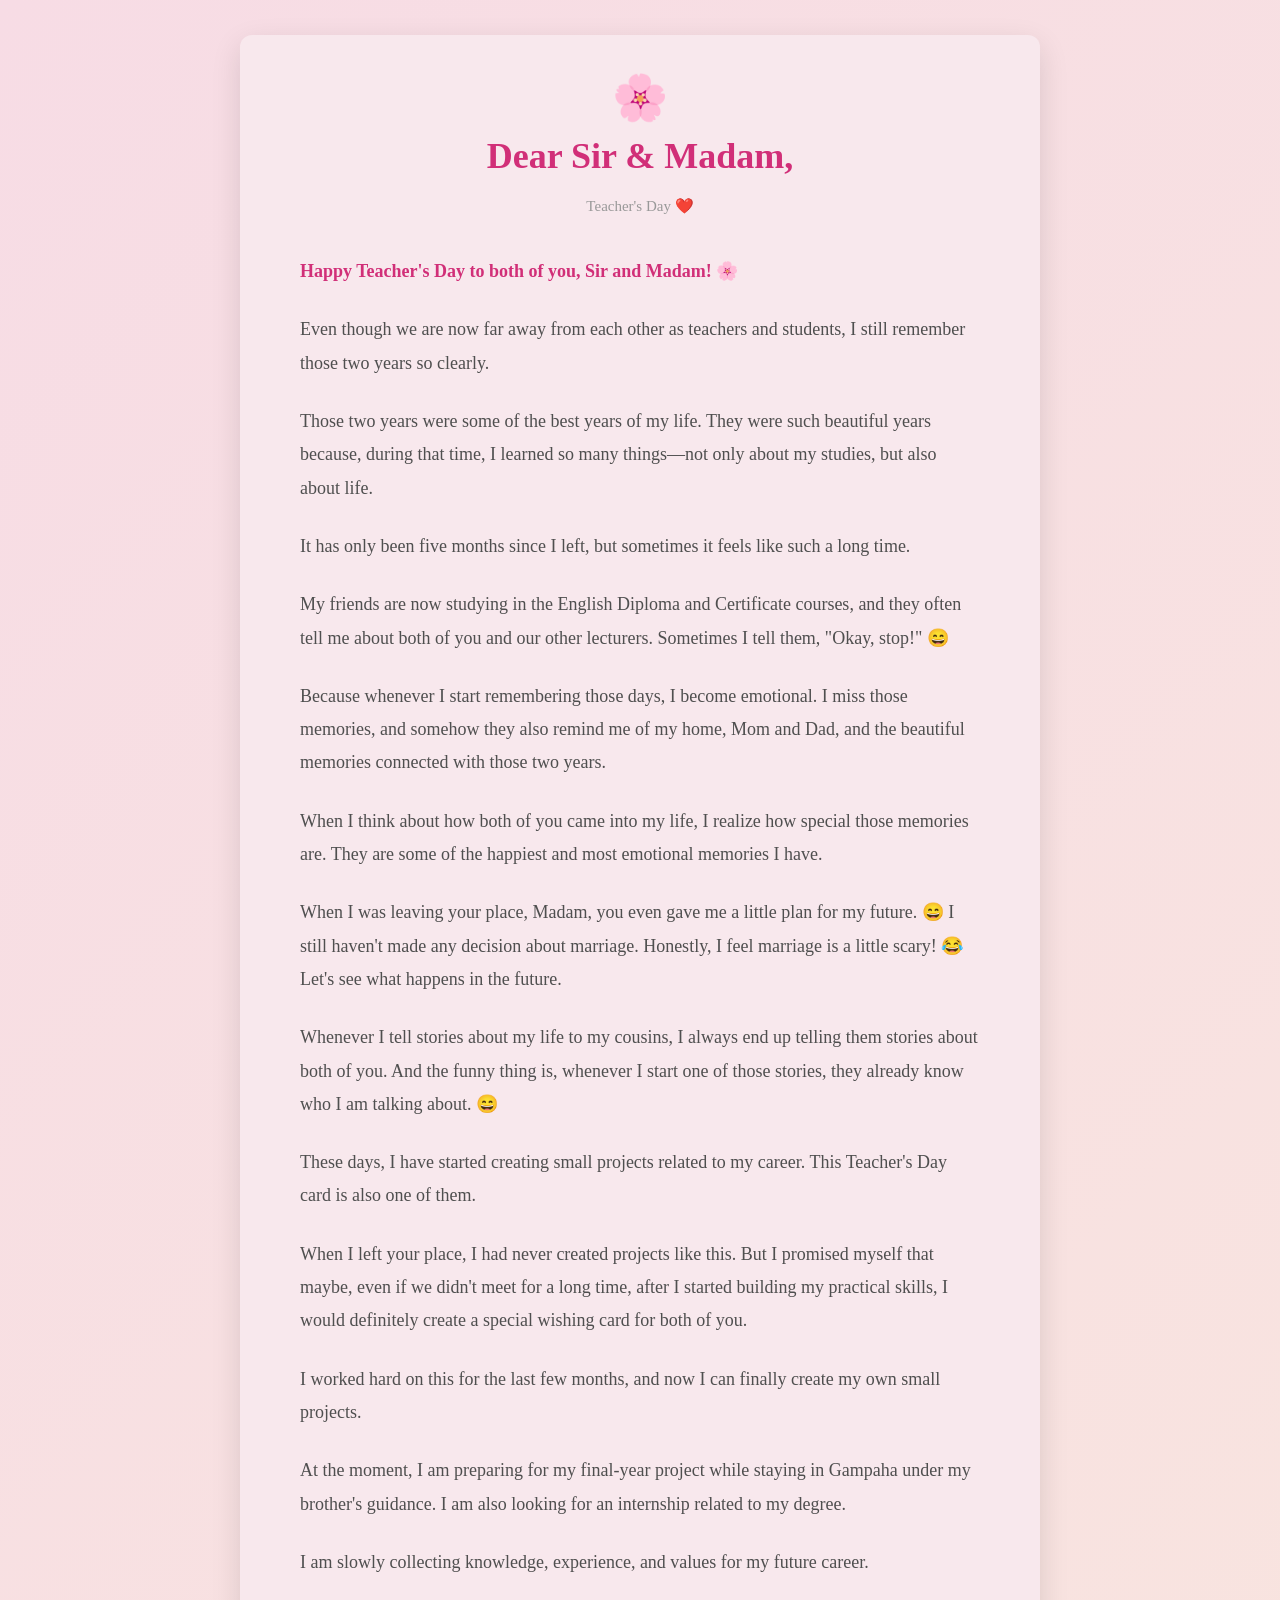
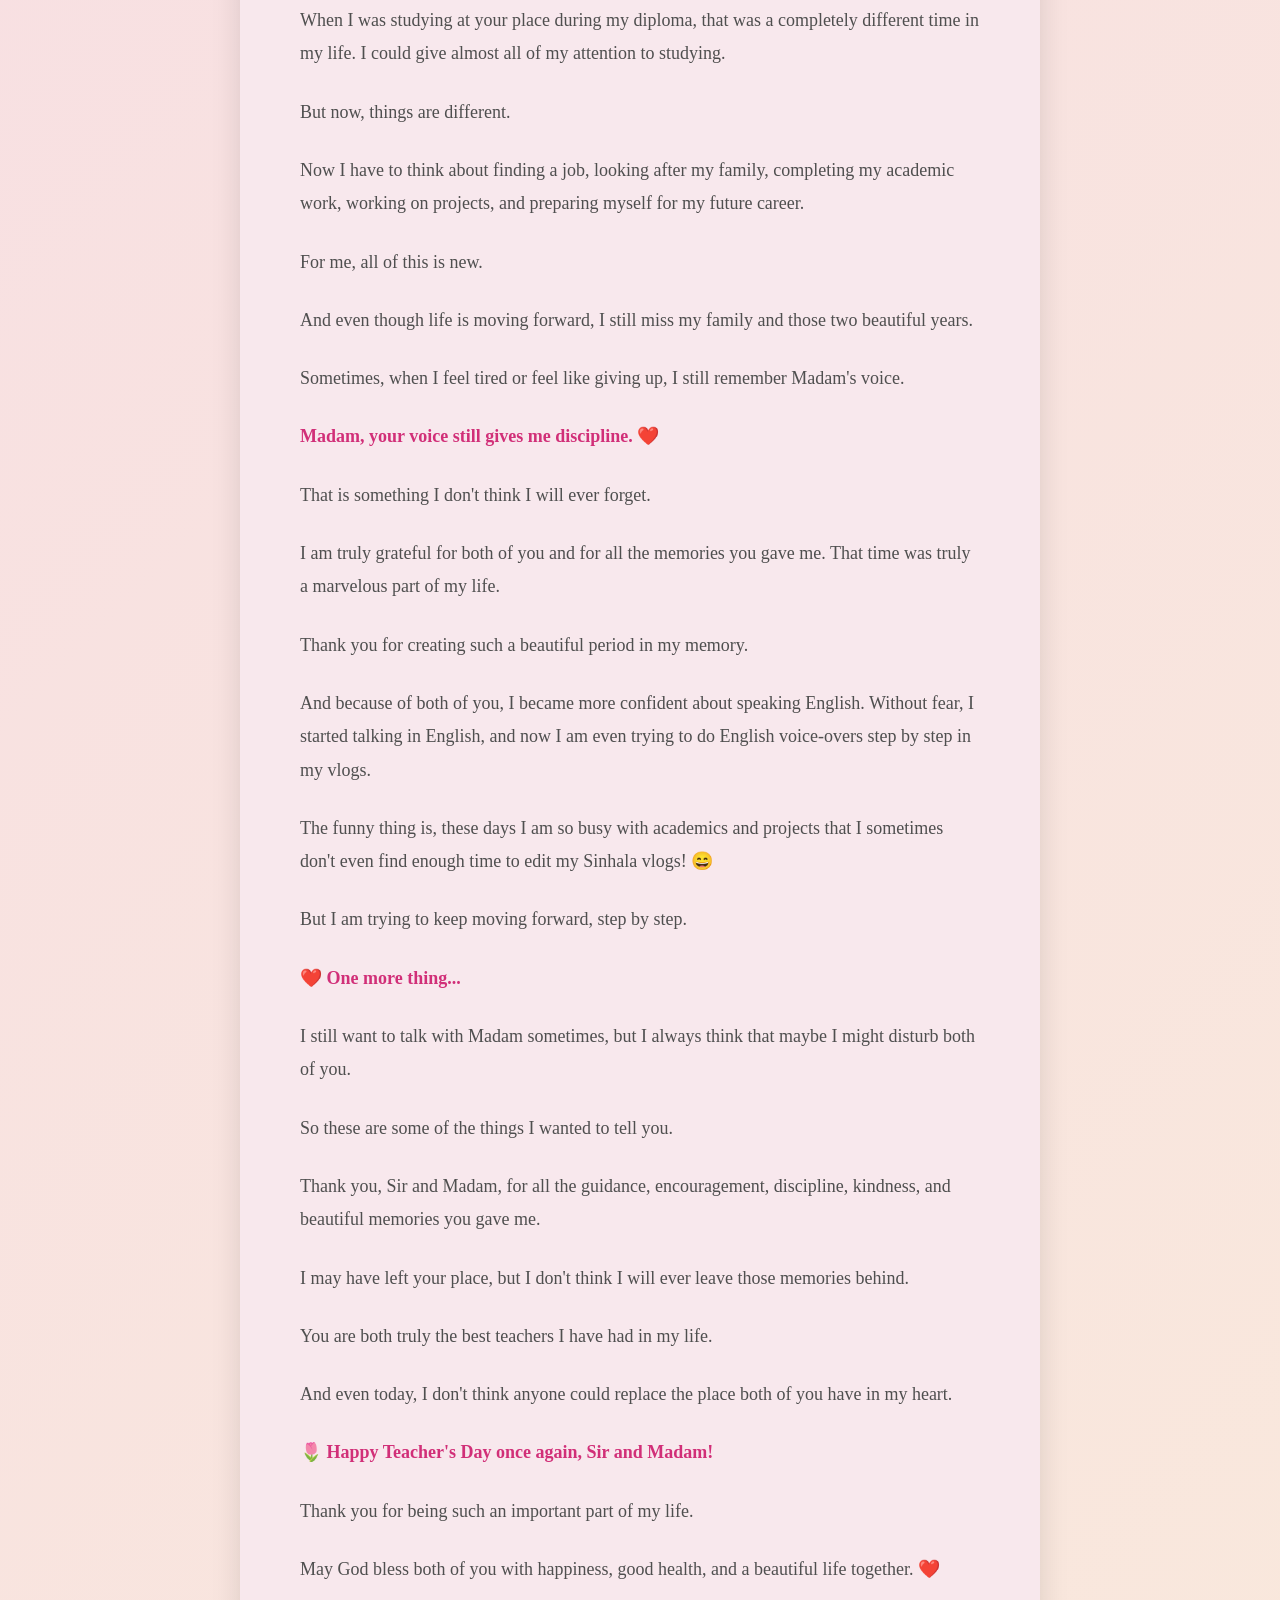
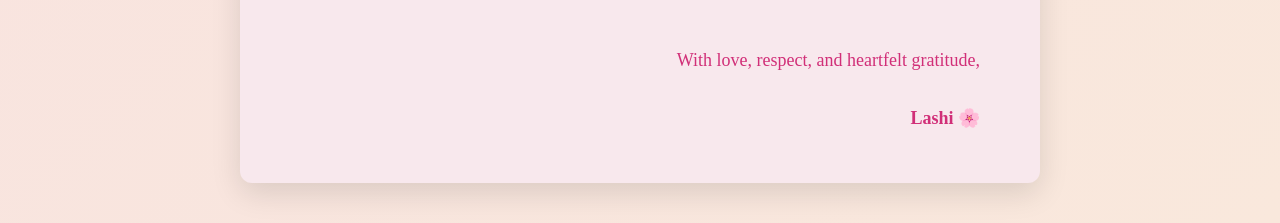
==== commit 6c7cd090: "Update message.html" ====
--- a/message.html
+++ b/message.html
@@ -26,14 +26,8 @@
 
         <!-- LETTER TITLE -->
         <h1>
-            Dear Madam,
+            Dear Sir & Madam,
         </h1>
-
-
-        <!-- MADAM'S PHOTO -->
-        <div class="madam-photo">
-            <img src="teacher1.jpg" alt="Madam">
-        </div>
 
 
         <!-- DATE / SMALL TITLE -->
@@ -46,83 +40,234 @@
 
         <p>
             <strong>
-                Happy Teachers’ Day, Madam! ❤️🌸
-            </strong>
-        </p>
-
-
-        <p>
-            To the most beautiful and sweetest teacher in my life —
-            you will always be one of my most heartfelt teachers. 🥹❤️
-            And now, you are <strong>Mrs.</strong> instead of Miss...
-            Congratulations on your marriage and on beginning this beautiful
-            new journey of your life! 💍✨
-        </p>
-
-
-        <p>
-            I’m truly so happy for you, and I wish you a lifetime filled with
-            love, happiness, peace, and beautiful memories. ❤️
-        </p>
-
-
-        <p>
-            We are truly a very lucky batch to have had the chance to learn
-            from you. You are not only an amazing teacher, but also such an
-            inspiring person in my life.
-            Your words, your kindness, and the way you encouraged us have
-            stayed with me even after leaving your classroom.
-        </p>
-
-
-        <p>
-            Life isn’t easy for me right now.
-            There are days when I feel tired and wonder how much further
-            I can go.
-            But whenever I remember you, or see your status, I remind myself
-            that <strong>I cannot give up.</strong>
-        </p>
-
-
-        <p>
-            There is still so much life ahead of me, and I have to keep
-            moving forward without stopping.
-            In some way, you have become one of the people who remind me
-            to be stronger and keep going. 🥹❤️
-        </p>
-
-
-        <p>
-            Thank you, Madam, for coming into my life and for being more
-            than just a teacher.
-            Thank you for the lessons you taught me, not only through your
-            teaching, but also through the person you are.
-        </p>
-
-
-        <p>
-            I’m really grateful that I got to be your student. ❤️
-        </p>
-
-
-        <p>
-            Once again,
-            <strong>
-                Happy Teachers’ Day, Mrs. ❤️🌷
-            </strong>
-        </p>
-
-
-        <p>
-            And congratulations on your beautiful new journey! 💍✨
-            May your married life be filled with endless love, happiness,
-            peace, and blessings.
-        </p>
-
-
-        <p>
-            You will always have a special place in my heart as one of the
-            teachers I will never forget. ❤️
+                Happy Teacher's Day to both of you, Sir and Madam! 🌸
+            </strong>
+        </p>
+
+
+        <p>
+            Even though we are now far away from each other as teachers and
+            students, I still remember those two years so clearly.
+        </p>
+
+
+        <p>
+            Those two years were some of the best years of my life. They were
+            such beautiful years because, during that time, I learned so many
+            things—not only about my studies, but also about life.
+        </p>
+
+
+        <p>
+            It has only been five months since I left, but sometimes it feels
+            like such a long time.
+        </p>
+
+
+        <p>
+            My friends are now studying in the English Diploma and Certificate
+            courses, and they often tell me about both of you and our other
+            lecturers. Sometimes I tell them, "Okay, stop!" 😄
+        </p>
+
+
+        <p>
+            Because whenever I start remembering those days, I become emotional.
+            I miss those memories, and somehow they also remind me of my home,
+            Mom and Dad, and the beautiful memories connected with those two years.
+        </p>
+
+
+        <p>
+            When I think about how both of you came into my life, I realize how
+            special those memories are. They are some of the happiest and most
+            emotional memories I have.
+        </p>
+
+
+        <p>
+            When I was leaving your place, Madam, you even gave me a little plan
+            for my future. 😄 I still haven't made any decision about marriage.
+            Honestly, I feel marriage is a little scary! 😂 Let's see what happens
+            in the future.
+        </p>
+
+
+        <p>
+            Whenever I tell stories about my life to my cousins, I always end up
+            telling them stories about both of you. And the funny thing is,
+            whenever I start one of those stories, they already know who I am
+            talking about. 😄
+        </p>
+
+
+        <p>
+            These days, I have started creating small projects related to my
+            career. This Teacher's Day card is also one of them.
+        </p>
+
+
+        <p>
+            When I left your place, I had never created projects like this.
+            But I promised myself that maybe, even if we didn't meet for a long
+            time, after I started building my practical skills, I would definitely
+            create a special wishing card for both of you.
+        </p>
+
+
+        <p>
+            I worked hard on this for the last few months, and now I can finally
+            create my own small projects.
+        </p>
+
+
+        <p>
+            At the moment, I am preparing for my final-year project while staying
+            in Gampaha under my brother's guidance. I am also looking for an
+            internship related to my degree.
+        </p>
+
+
+        <p>
+            I am slowly collecting knowledge, experience, and values for my
+            future career.
+        </p>
+
+
+        <p>
+            When I was studying at your place during my diploma, that was a
+            completely different time in my life. I could give almost all of
+            my attention to studying.
+        </p>
+
+
+        <p>
+            But now, things are different.
+        </p>
+
+
+        <p>
+            Now I have to think about finding a job, looking after my family,
+            completing my academic work, working on projects, and preparing
+            myself for my future career.
+        </p>
+
+
+        <p>
+            For me, all of this is new.
+        </p>
+
+
+        <p>
+            And even though life is moving forward, I still miss my family and
+            those two beautiful years.
+        </p>
+
+
+        <p>
+            Sometimes, when I feel tired or feel like giving up, I still
+            remember Madam's voice.
+        </p>
+
+
+        <p>
+            <strong>
+                Madam, your voice still gives me discipline. ❤️
+            </strong>
+        </p>
+
+
+        <p>
+            That is something I don't think I will ever forget.
+        </p>
+
+
+        <p>
+            I am truly grateful for both of you and for all the memories you
+            gave me. That time was truly a marvelous part of my life.
+        </p>
+
+
+        <p>
+            Thank you for creating such a beautiful period in my memory.
+        </p>
+
+
+        <p>
+            And because of both of you, I became more confident about speaking
+            English. Without fear, I started talking in English, and now I am
+            even trying to do English voice-overs step by step in my vlogs.
+        </p>
+
+
+        <p>
+            The funny thing is, these days I am so busy with academics and
+            projects that I sometimes don't even find enough time to edit my
+            Sinhala vlogs! 😄
+        </p>
+
+
+        <p>
+            But I am trying to keep moving forward, step by step.
+        </p>
+
+
+        <p>
+            <strong>
+                ❤️ One more thing...
+            </strong>
+        </p>
+
+
+        <p>
+            I still want to talk with Madam sometimes, but I always think that
+            maybe I might disturb both of you.
+        </p>
+
+
+        <p>
+            So these are some of the things I wanted to tell you.
+        </p>
+
+
+        <p>
+            Thank you, Sir and Madam, for all the guidance, encouragement,
+            discipline, kindness, and beautiful memories you gave me.
+        </p>
+
+
+        <p>
+            I may have left your place, but I don't think I will ever leave
+            those memories behind.
+        </p>
+
+
+        <p>
+            You are both truly the best teachers I have had in my life.
+        </p>
+
+
+        <p>
+            And even today, I don't think anyone could replace the place both
+            of you have in my heart.
+        </p>
+
+
+        <p>
+            <strong>
+                🌷 Happy Teacher's Day once again, Sir and Madam!
+            </strong>
+        </p>
+
+
+        <p>
+            Thank you for being such an important part of my life.
+        </p>
+
+
+        <p>
+            May God bless both of you with happiness, good health, and a
+            beautiful life together. ❤️
         </p>
 
 
@@ -143,23 +288,6 @@
 
     </div>
 
-
-    <!-- EXIT BUTTON -->
-
-    <div class="exit-container">
-
-        <button
-            class="exit-button"
-            onclick="window.location.href='index.html'">
-
-            Exit
-
-        </button>
-
-    </div>
-
-
 </body>
 
 </html>
-</html>
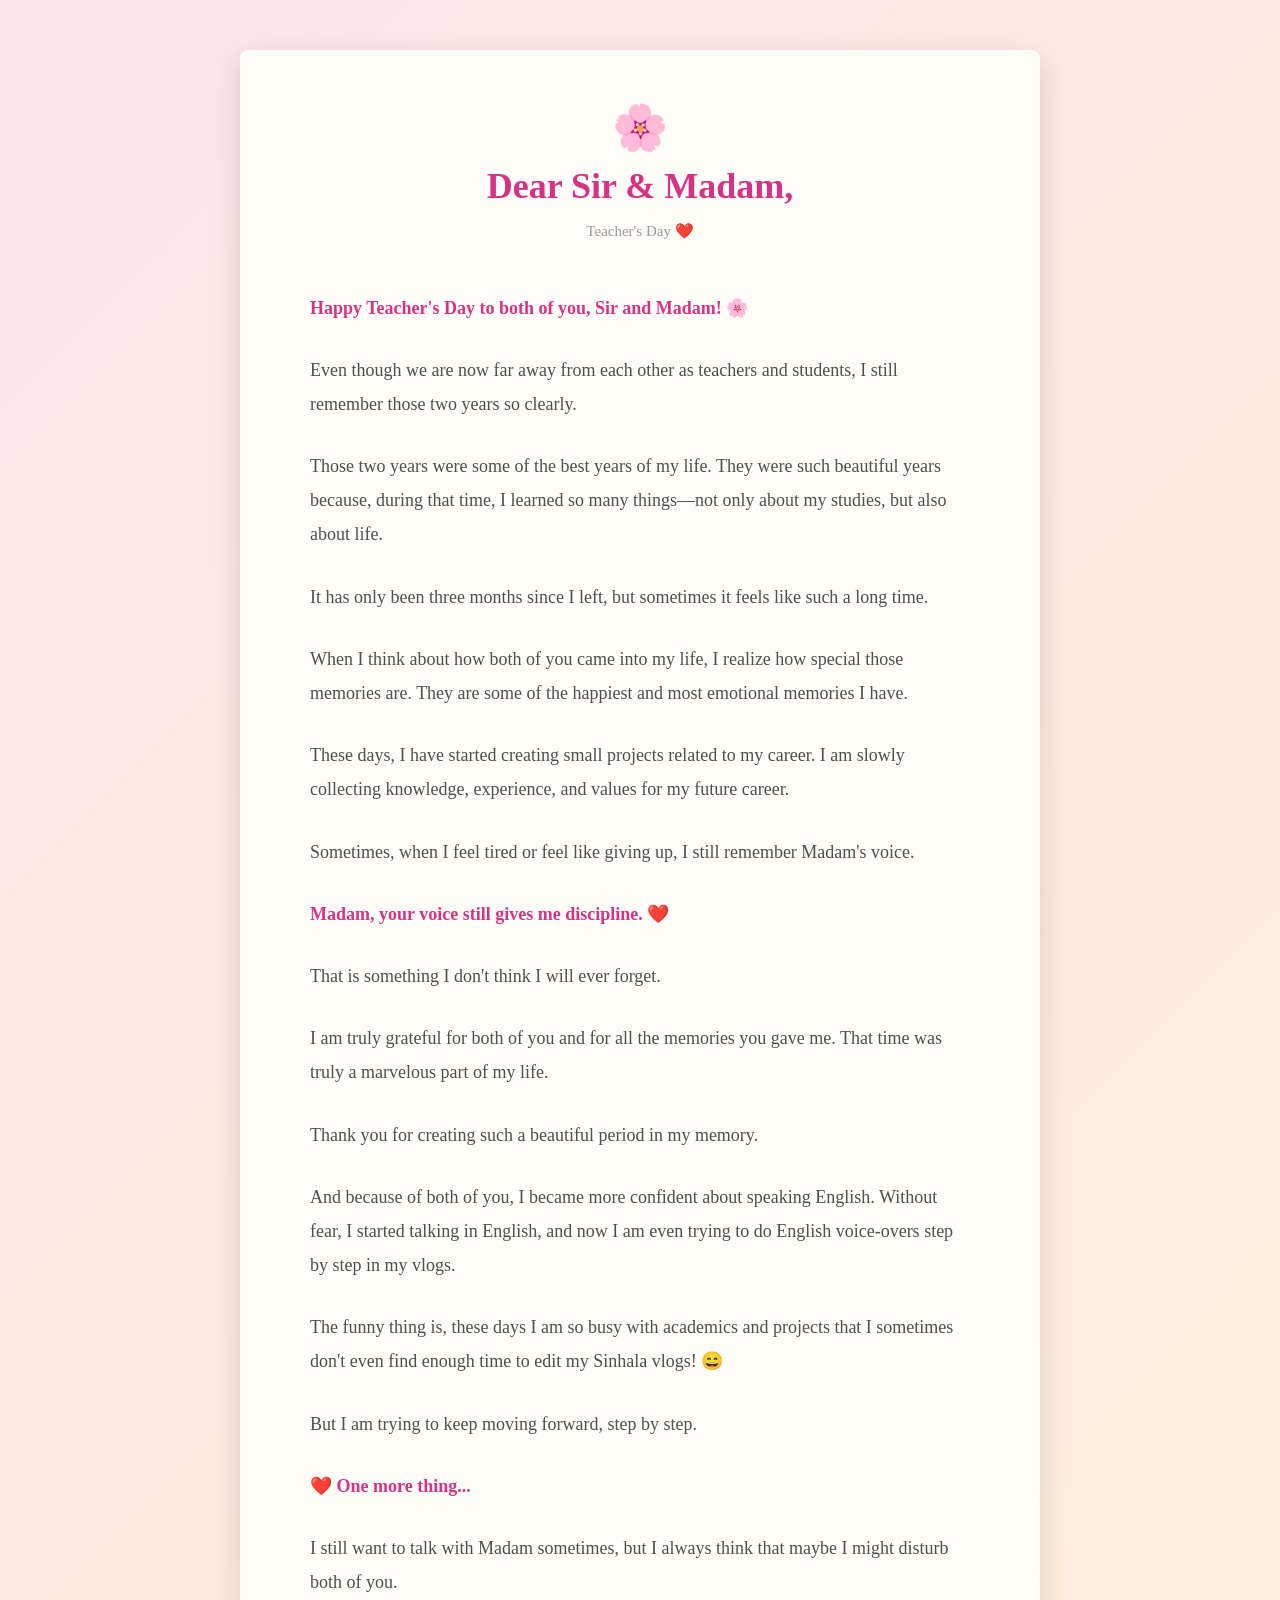
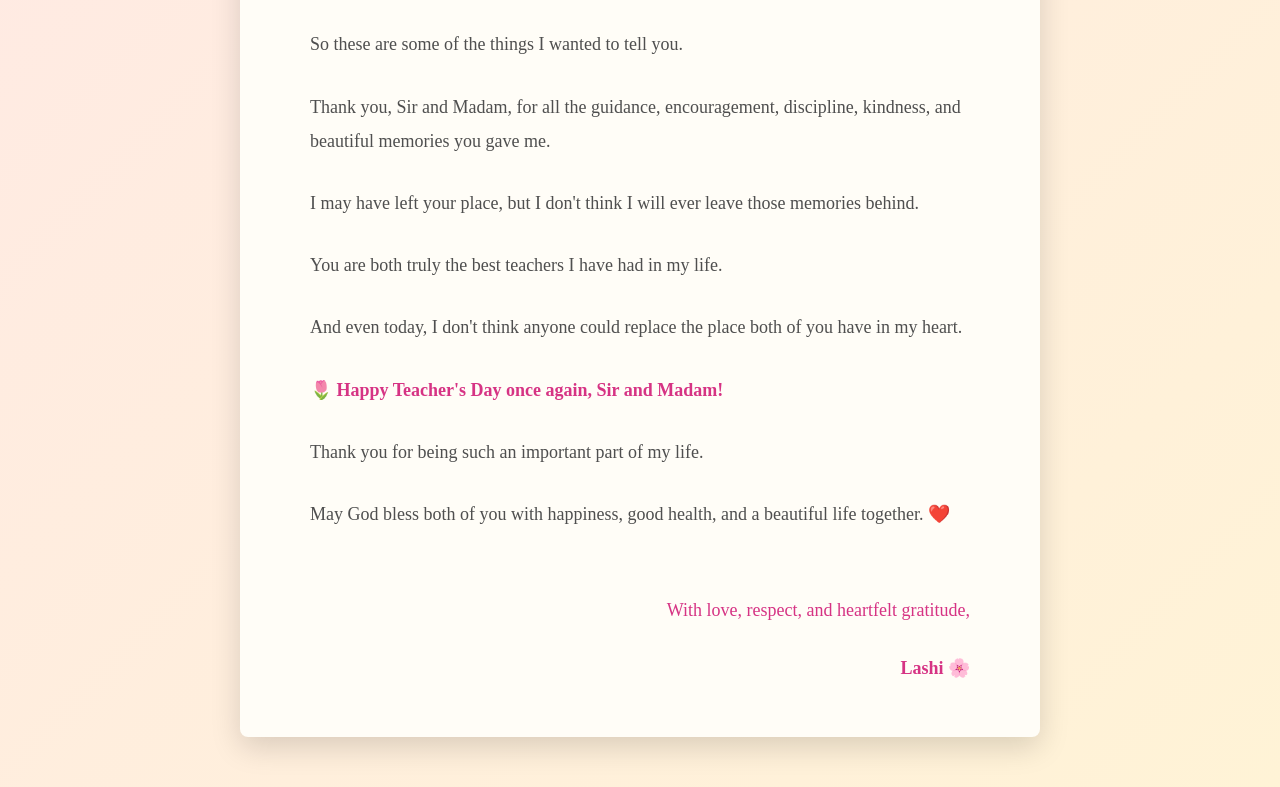
==== commit 6ebb45b2: "Revise Teacher's Day letter content and format Updated the message content and structure for Teacher" ====
--- a/message.html
+++ b/message.html
@@ -59,22 +59,8 @@
 
 
         <p>
-            It has only been five months since I left, but sometimes it feels
+            It has only been three months since I left, but sometimes it feels
             like such a long time.
-        </p>
-
-
-        <p>
-            My friends are now studying in the English Diploma and Certificate
-            courses, and they often tell me about both of you and our other
-            lecturers. Sometimes I tell them, "Okay, stop!" 😄
-        </p>
-
-
-        <p>
-            Because whenever I start remembering those days, I become emotional.
-            I miss those memories, and somehow they also remind me of my home,
-            Mom and Dad, and the beautiful memories connected with those two years.
         </p>
 
 
@@ -84,85 +70,12 @@
             emotional memories I have.
         </p>
 
-
-        <p>
-            When I was leaving your place, Madam, you even gave me a little plan
-            for my future. 😄 I still haven't made any decision about marriage.
-            Honestly, I feel marriage is a little scary! 😂 Let's see what happens
-            in the future.
-        </p>
-
-
-        <p>
-            Whenever I tell stories about my life to my cousins, I always end up
-            telling them stories about both of you. And the funny thing is,
-            whenever I start one of those stories, they already know who I am
-            talking about. 😄
-        </p>
-
-
         <p>
             These days, I have started creating small projects related to my
-            career. This Teacher's Day card is also one of them.
-        </p>
-
-
-        <p>
-            When I left your place, I had never created projects like this.
-            But I promised myself that maybe, even if we didn't meet for a long
-            time, after I started building my practical skills, I would definitely
-            create a special wishing card for both of you.
-        </p>
-
-
-        <p>
-            I worked hard on this for the last few months, and now I can finally
-            create my own small projects.
-        </p>
-
-
-        <p>
-            At the moment, I am preparing for my final-year project while staying
-            in Gampaha under my brother's guidance. I am also looking for an
-            internship related to my degree.
-        </p>
-
-
-        <p>
+            career.
             I am slowly collecting knowledge, experience, and values for my
             future career.
         </p>
-
-
-        <p>
-            When I was studying at your place during my diploma, that was a
-            completely different time in my life. I could give almost all of
-            my attention to studying.
-        </p>
-
-
-        <p>
-            But now, things are different.
-        </p>
-
-
-        <p>
-            Now I have to think about finding a job, looking after my family,
-            completing my academic work, working on projects, and preparing
-            myself for my future career.
-        </p>
-
-
-        <p>
-            For me, all of this is new.
-        </p>
-
-
-        <p>
-            And even though life is moving forward, I still miss my family and
-            those two beautiful years.
-        </p>
-
 
         <p>
             Sometimes, when I feel tired or feel like giving up, I still
--- a/style.css
+++ b/style.css
@@ -1,648 +1,446 @@
-*{
+/* =========================
+   RESET
+========================= */
+
+* {
     margin: 0;
     padding: 0;
     box-sizing: border-box;
 }
 
+html {
+    scroll-behavior: smooth;
+}
+
 body {
     min-height: 100vh;
-
-    display: flex;
-    justify-content: center;
-    align-items: center;
-
     font-family: Arial, sans-serif;
-
-    background: linear-gradient( 135deg, #ffe4ec, #fff3d6)
-}
-
-.opening {
-    text-align: center;
-    padding: 40px;
-}
-
-.flower {
-    font-size: 60px;
-    margin-bottom:20px;
-}
-
-h1{
-    font-size: 45px;
-    color: #d63384;
-    margin-bottom: 15px;
-
-}
-
-p{
-    font-size: 20px;
-    color: #666;
-    margin-bottom: 30px;
-}
-
-button {
-
-    border: none;
-    padding: 14px 28px;
-
-    font-size: 17px;
-    color: white;
-
-    background-color: #d63384;
-
-    border-radius: 30px;
-
-    cursor: pointer;
-}
-
-button:hover {
-    background-color: #b82b70;
-}
-
-/* =========================
-   WISH PAGE
-========================= */
-
-body:has(.wish-container) {
-    min-height: 100vh;
-    margin: 0;
-    padding: 30px 20px;
-
-    background: linear-gradient(
-        135deg,
-        #f7dce5,
-        #f9e8dc
-    );
-
-    display: flex;
-    justify-content: center;
-    align-items: center;
-
-    box-sizing: border-box;
-}
-
-
-/* =========================
-   MAIN WISH BOX
-========================= */
-
-.wish-container {
-    width: 90%;
-    max-width: 950px;
-
-    /*
-       Don't use fixed 90vh.
-       Let the content determine the height.
-    */
-    min-height: 90vh;
-    height: auto;
-
-    padding: 30px 45px 40px;
-
-    /* MUTED PINK */
-    background: #f8e8ed;
-
-    border-radius: 12px;
-
-    box-shadow:
-        0 10px 30px rgba(0, 0, 0, 0.12);
-
-    display: flex;
-    flex-direction: column;
-
-    justify-content: center;
-    align-items: center;
-
-    text-align: center;
-
-    /*
-       IMPORTANT:
-       Don't cut the flower/photo.
-    */
-    overflow: visible;
-
-    box-sizing: border-box;
-}
-
-
-/* =========================
-   FLOWER
-========================= */
-
-.wish-container .flower {
-    font-size: 48px;
-
-    line-height: 1;
-
-    margin: 0 0 12px 0;
-
-    flex-shrink: 0;
-}
-
-
-/* =========================
-   TITLE
-========================= */
-
-.wish-container h1 {
-    font-size: 38px;
-
-    line-height: 1.2;
-
-    color: #d12f78;
-
-    margin: 0 0 28px 0;
-
-    flex-shrink: 0;
-}
-
-
-/* =========================
-   PHOTO CONTAINER
-========================= */
-
-.teacher-photo {
-    width: 100%;
-
-    display: flex;
-
-    justify-content: center;
-
-    align-items: center;
-
-    margin: 0 0 20px 0;
-
-    flex-shrink: 0;
-}
-
-
-/* =========================
-   PHOTO
-========================= */
-
-.teacher-photo img {
-
-    /*
-       BIGGER PHOTO
-    */
-    width: 750px;
-
-    max-width: 90%;
-
-    /*
-       Height adjusts automatically.
-       Therefore NO CROPPING.
-    */
-    height: auto;
-
-    /*
-       Keep original proportions.
-    */
-    object-fit: contain;
-
-    border-radius: 20px;
-
-    display: block;
-
-    margin: 0 auto;
-
-    box-shadow:
-        0 8px 25px rgba(0, 0, 0, 0.15);
-}
-
-
-/* =========================
-   INTRO TEXT
-========================= */
-
-.wish-container .intro {
-
-    width: 100%;
-
-    max-width: 750px;
-
-    font-size: 18px;
-
-    line-height: 1.5;
-
-    color: #555;
-
-    margin: 0 0 15px 0;
-}
-
-
-/* =========================
-   SPECIAL TEXT
-========================= */
-
-.wish-container .click-text {
-
-    font-size: 17px;
-
-    line-height: 1.4;
-
-    color: #777;
-
-    margin: 0 0 12px 0;
-}
-
-
-/* =========================
-   ENVELOPE
-========================= */
-
-.wish-container .envelope {
-
-    font-size: 65px;
-
-    line-height: 1;
-
-    cursor: pointer;
-
-    margin: 0;
-
-    transition: transform 0.3s ease;
-}
-
-
-.wish-container .envelope:hover {
-    transform: scale(1.12);
-}
-
-
-/* =========================
-   ENVELOPE TEXT
-========================= */
-
-.wish-container .envelope-text {
-
-    font-size: 15px;
-
-    color: #d12f78;
-
-    margin-top: 5px;
-}
-
-
-/* =================================================
-   TABLET
-================================================= */
-
-@media (max-width: 900px) {
-
-    body:has(.wish-container) {
-        padding: 25px 15px;
-    }
-
-
-    .wish-container {
-
-        width: 94%;
-
-        min-height: auto;
-
-        padding: 28px 25px 35px;
-    }
-
-
-    .wish-container h1 {
-        font-size: 34px;
-    }
-
-
-    .teacher-photo img {
-
-        width: 700px;
-
-        max-width: 95%;
-
-        height: auto;
-    }
-}
-
-
-/* =================================================
-   PHONE VIEW
-================================================= */
-
-@media (max-width: 600px) {
-
-    body:has(.wish-container) {
-
-        min-height: 100vh;
-
-        padding: 15px 8px;
-
-        align-items: flex-start;
-    }
-
-
-    /* MAIN BOX */
-
-    .wish-container {
-
-        width: 96%;
-
-        min-height: auto;
-
-        height: auto;
-
-        padding: 22px 12px 28px;
-
-        background: #f8e8ed;
-
-        border-radius: 12px;
-
-        justify-content: flex-start;
-
-        align-items: center;
-
-        overflow: visible;
-    }
-
-
-    /* FLOWER */
-
-    .wish-container .flower {
-
-        font-size: 38px;
-
-        line-height: 1;
-
-        margin: 0 0 8px 0;
-    }
-
-
-    /* TITLE */
-
-    .wish-container h1 {
-
-        font-size: 26px;
-
-        line-height: 1.2;
-
-        margin: 0 0 22px 0;
-    }
-
-
-    /* PHOTO */
-
-    .teacher-photo {
-
-        width: 100%;
-
-        margin: 0 0 14px 0;
-    }
-
-
-    .teacher-photo img {
-
-        /*
-           Use almost the whole mobile width
-        */
-        width: 100%;
-
-        max-width: 100%;
-
-        /*
-           Keep complete photo
-        */
-        height: auto;
-
-        object-fit: contain;
-
-        border-radius: 15px;
-    }
-
-
-    /* INTRO */
-
-    .wish-container .intro {
-
-        width: 100%;
-
-        max-width: 340px;
-
-        font-size: 15px;
-
-        line-height: 1.4;
-
-        margin: 0 0 10px 0;
-    }
-
-
-    /* SPECIAL TEXT */
-
-    .wish-container .click-text {
-
-        font-size: 15px;
-
-        line-height: 1.3;
-
-        margin: 0 0 10px 0;
-    }
-
-
-    /* ENVELOPE */
-
-    .wish-container .envelope {
-
-        font-size: 55px;
-
-        line-height: 1;
-    }
-
-
-    /* ENVELOPE TEXT */
-
-    .wish-container .envelope-text {
-
-        font-size: 14px;
-
-        margin-top: 4px;
-    }
-}
-
-
-/* =================================================
-   VERY SMALL PHONES
-================================================= */
-
-@media (max-width: 380px) {
-
-    .wish-container {
-
-        padding: 18px 9px 25px;
-    }
-
-
-    .wish-container .flower {
-
-        font-size: 34px;
-    }
-
-
-    .wish-container h1 {
-
-        font-size: 23px;
-
-        margin-bottom: 18px;
-    }
-
-
-    .teacher-photo img {
-
-        width: 100%;
-
-        max-width: 100%;
-
-        height: auto;
-    }
-
-
-    .wish-container .intro {
-
-        font-size: 14px;
-    }
-
-
-    .wish-container .click-text {
-
-        font-size: 14px;
-    }
-}
-/* =========================
-   LETTER PAGE
-========================= */
-
-body:has(.letter-paper) {
-    display: block;
-    min-height: 100vh;
 
     background: linear-gradient(
         135deg,
         #ffe4ec,
         #fff3d6
     );
-
-    padding: 50px 20px;
-}
-
-
-/* =========================================================
-   MESSAGE PAGE - BACKGROUND
-========================================================= */
-
-body:has(.letter-paper) {
+}
+
+
+/* =========================
+   INDEX PAGE
+========================= */
+
+body:not(:has(.wish-container)):not(:has(.letter-paper)) {
+    display: flex;
+    justify-content: center;
+    align-items: center;
+}
+
+.opening {
+    width: 100%;
+    max-width: 700px;
+    text-align: center;
+    padding: 30px 20px;
+}
+
+.opening .flower {
+    font-size: 60px;
+    margin-bottom: 20px;
+}
+
+.opening h1 {
+    font-size: 45px;
+    color: #d63384;
+    margin-bottom: 15px;
+}
+
+.opening p {
+    font-size: 20px;
+    color: #666;
+    margin-bottom: 30px;
+}
+
+.opening a {
+    text-decoration: none;
+}
+
+.opening button {
+    border: none;
+    padding: 14px 28px;
+
+    font-size: 17px;
+    color: white;
+
+    background-color: #d63384;
+
+    border-radius: 30px;
+
+    cursor: pointer;
+
+    transition: 0.3s;
+}
+
+.opening button:hover {
+    background-color: #b82b70;
+    transform: scale(1.05);
+}
+
+
+/* =========================
+   WISH PAGE - PAPER BOX
+========================= */
+
+body:has(.wish-container) {
     min-height: 100vh;
 
-    margin: 0;
-    padding: 35px 15px 40px;
-
-    box-sizing: border-box;
+    padding: 35px 20px;
 
     background: linear-gradient(
         135deg,
-        #f7dce5,
-        #f9e8dc
+        #ffe4ec,
+        #fff3d6
     );
 
-    overflow-x: hidden;
-}
-
-
-/* =========================================================
+    display: flex;
+    justify-content: center;
+    align-items: center;
+}
+
+.wish-container {
+    width: 90%;
+    max-width: 850px;
+
+    height: 90vh;
+
+    padding: 35px 50px;
+
+    background: #fffdf7;
+
+    border-radius: 8px;
+
+    box-shadow:
+        0 10px 30px rgba(0, 0, 0, 0.15);
+
+    display: flex;
+    flex-direction: column;
+
+    justify-content: center;
+    align-items: center;
+
+    text-align: center;
+
+    overflow: hidden;
+}
+
+
+/* Flower */
+
+.wish-container .flower {
+    font-size: 48px;
+    line-height: 1;
+
+    margin-bottom: 10px;
+}
+
+
+/* Title */
+
+.wish-container h1 {
+    font-size: 38px;
+    line-height: 1.2;
+
+    color: #d63384;
+
+    margin: 0 0 30px 0;
+}
+
+
+/* Photo */
+
+.teacher-photo {
+    width: 100%;
+
+    display: flex;
+    justify-content: center;
+    align-items: center;
+}
+
+.teacher-photo img {
+    width: 380px;
+    height: 270px;
+
+    object-fit: cover;
+
+    display: block;
+
+    border-radius: 20px;
+
+    margin-bottom: 18px;
+
+    box-shadow:
+        0 8px 25px rgba(0, 0, 0, 0.15);
+}
+
+
+/* Intro */
+
+.wish-container .intro {
+    width: 100%;
+    max-width: 700px;
+
+    font-size: 18px;
+    line-height: 1.5;
+
+    color: #555;
+
+    margin: 0 0 15px 0;
+}
+
+
+/* Special text */
+
+.wish-container .click-text {
+    font-size: 17px;
+    line-height: 1.4;
+
+    color: #777;
+
+    margin: 0 0 12px 0;
+}
+
+
+/* Envelope */
+
+.wish-container .envelope {
+    font-size: 65px;
+    line-height: 1;
+
+    cursor: pointer;
+
+    margin: 0;
+
+    transition: transform 0.3s ease;
+}
+
+.wish-container .envelope:hover {
+    transform: scale(1.12);
+}
+
+
+/* Envelope text */
+
+.wish-container .envelope-text {
+    font-size: 15px;
+
+    color: #d63384;
+
+    margin: 5px 0 0 0;
+}
+
+
+/* =========================
+   WISH PAGE - PHONE
+========================= */
+
+@media (max-width: 600px) {
+
+    body:has(.wish-container) {
+        min-height: 100vh;
+
+        padding: 15px 10px;
+
+        display: flex;
+        justify-content: center;
+        align-items: center;
+    }
+
+    .wish-container {
+        width: 94%;
+
+        height: auto;
+        min-height: 0;
+
+        padding: 25px 12px;
+
+        background: #fffdf7;
+
+        border-radius: 10px;
+
+        box-shadow:
+            0 10px 30px rgba(0, 0, 0, 0.15);
+
+        display: flex;
+        flex-direction: column;
+
+        justify-content: center;
+        align-items: center;
+
+        overflow: hidden;
+    }
+
+
+    /* Flower */
+
+    .wish-container .flower {
+        font-size: 36px;
+
+        line-height: 1;
+
+        margin-bottom: 6px;
+    }
+
+
+    /* Title */
+
+    .wish-container h1 {
+        width: 100%;
+
+        font-size: 26px;
+
+        line-height: 1.2;
+
+        color: #d63384;
+
+        margin: 0 0 35px 0;
+    }
+
+
+    /* Photo */
+
+    .teacher-photo {
+        width: 100%;
+
+        display: flex;
+        justify-content: center;
+        align-items: center;
+
+        margin: 0;
+        padding: 0;
+    }
+
+    .teacher-photo img {
+        width: 88vw;
+        max-width: 330px;
+
+        height: 200px;
+
+        object-fit: cover;
+
+        display: block;
+
+        border-radius: 16px;
+
+        margin: 0 0 12px 0;
+
+        box-shadow:
+            0 8px 20px rgba(0, 0, 0, 0.15);
+    }
+
+
+    /* Intro */
+
+    .wish-container .intro {
+        width: 100%;
+        max-width: 340px;
+
+        font-size: 15px;
+
+        line-height: 1.4;
+
+        color: #555;
+
+        margin: 0 0 10px 0;
+    }
+
+
+    /* Special text */
+
+    .wish-container .click-text {
+        font-size: 15px !important;
+
+        line-height: 1.3;
+
+        color: #777;
+
+        margin: 0 0 10px 0;
+    }
+
+
+    /* Envelope */
+
+    .wish-container .envelope {
+        font-size: 55px;
+
+        line-height: 1;
+
+        margin: 0;
+    }
+
+
+    /* Envelope text */
+
+    .wish-container .envelope-text {
+        font-size: 14px;
+
+        color: #d63384;
+
+        margin: 4px 0 0 0;
+    }
+}
+
+
+/* =========================
    MESSAGE PAGE
-   ========================================================= */
-
-
-/* =========================
-   PAGE BACKGROUND
 ========================= */
 
 body:has(.letter-paper) {
+    display: block;
+
     min-height: 100vh;
 
-    margin: 0;
-
-    padding: 35px 15px 40px;
-
-    box-sizing: border-box;
+    padding: 50px 20px;
 
     background: linear-gradient(
         135deg,
-        #f7dce5,
-        #f9e8dc
+        #ffe4ec,
+        #fff3d6
     );
-
-    overflow-x: hidden;
-}
-
-
-/* =========================
-   LETTER PAPER
-========================= */
+}
 
 .letter-paper {
     width: 90%;
-
     max-width: 800px;
 
     margin: 0 auto;
 
-    padding: 40px 60px 50px;
-
-    /*
-       MUTED PINK
-    */
-    background: #f8e8ed;
-
-    border-radius: 12px;
+    padding: 55px 70px;
+
+    background: #fffdf7;
+
+    border-radius: 8px;
 
     box-shadow:
-        0 10px 30px rgba(0, 0, 0, 0.12);
+        0 10px 30px rgba(0, 0, 0, 0.15);
 
     text-align: left;
-
-    box-sizing: border-box;
-
-    /*
-       Keep everything inside
-    */
-    overflow: hidden;
-}
-
-
-/* =========================
-   FLOWER
-========================= */
+}
+
+
+/* Letter flower */
 
 .letter-paper .flower {
-
-    width: 100%;
-
-    text-align: center !important;
+    text-align: center;
 
     font-size: 45px;
 
     line-height: 1;
 
-    margin: 0 0 15px 0;
-
-    padding: 0;
-
-    display: block;
-}
-
-
-/* =========================
-   TITLE
-========================= */
+    margin-bottom: 15px;
+}
+
+
+/* Letter title */
 
 .letter-paper h1 {
-
-    width: 100%;
-
-    text-align: center !important;
+    text-align: center;
 
     font-family:
         Georgia,
@@ -651,87 +449,16 @@
 
     font-size: 36px;
 
-    line-height: 1.2;
-
-    color: #d12f78;
-
-    margin: 0 0 18px 0;
-
-    padding: 0;
-}
-
-
-/* =========================================================
-   MADAM PHOTO
-========================================================= */
-
-.madam-photo {
-
-    width: 100%;
-
-    display: flex;
-
-    justify-content: center;
-
-    align-items: center;
-
-    margin: 5px 0 22px 0;
-
-    padding: 0;
-
-    box-sizing: border-box;
-
-    /*
-       Don't allow image to
-       create horizontal scroll
-    */
-    overflow: hidden;
-}
-
-
-/* =========================
-   PHOTO ITSELF
-========================= */
-
-.madam-photo img {
-
-    display: block;
-
-    /*
-       CONTROLLED SIZE
-    */
-    width: 520px;
-
-    max-width: 75%;
-
-    height: 280px;
-
-    /*
-       SHOW THE COMPLETE IMAGE
-       WITHOUT CROPPING
-    */
-    object-fit: contain;
-
-    border-radius: 18px;
-
-    border: 4px solid #efb7ca;
-
-    box-shadow:
-        0 7px 18px rgba(0, 0, 0, 0.14);
-
-    box-sizing: border-box;
-}
-
-
-/* =========================
-   DATE
-========================= */
+    color: #d63384;
+
+    margin-bottom: 10px;
+}
+
+
+/* Date */
 
 .letter-paper .date {
-
-    width: 100%;
-
-    text-align: center !important;
+    text-align: center;
 
     font-family:
         Georgia,
@@ -740,25 +467,16 @@
 
     font-size: 15px;
 
-    line-height: 1.4;
-
     color: #999;
 
-    margin: 0 0 38px 0;
-
-    padding: 0;
-}
-
-
-/* =========================
-   MESSAGE PARAGRAPHS
-========================= */
+    margin-bottom: 45px;
+}
+
+
+/* Paragraphs */
 
 .letter-paper p {
-
-    width: 100%;
-
-    text-align: left !important;
+    text-align: left;
 
     font-family:
         Georgia,
@@ -767,56 +485,33 @@
 
     font-size: 18px;
 
-    line-height: 1.85;
+    line-height: 1.9;
 
     color: #4f4f4f;
 
     margin-top: 0;
 
-    margin-bottom: 25px;
-
-    padding: 0;
-
-    /*
-       Remove indentation
-    */
-    text-indent: 0 !important;
-
-    /*
-       Prevent long words
-       from breaking layout
-    */
-    overflow-wrap: break-word;
-
-    word-wrap: break-word;
-
-    box-sizing: border-box;
-}
-
-
-/* =========================
-   BOLD TEXT
-========================= */
+    margin-bottom: 28px;
+
+    text-indent: 0;
+}
+
+
+/* Strong text */
 
 .letter-paper p strong {
-
-    color: #d12f78;
-}
-
-
-/* =========================================================
-   SIGNATURE
-========================================================= */
+    color: #d63384;
+}
+
+
+/* Signature */
 
 .letter-paper .signature {
-
-    width: 100%;
-
-    margin-top: 40px;
+    margin-top: 45px;
 
     padding-top: 20px;
 
-    text-align: right !important;
+    text-align: right;
 
     font-family:
         Georgia,
@@ -827,421 +522,107 @@
 
     line-height: 1.6;
 
-    color: #d12f78;
-
-    box-sizing: border-box;
-}
-
-
-/* =========================================================
+    color: #d63384;
+}
+
+
+/* =========================
    EXIT BUTTON
-========================================================= */
+========================= */
 
 .exit-container {
-
-    width: 100%;
-
     text-align: center;
 
-    margin-top: 25px;
-
-    box-sizing: border-box;
-}
-
+    margin-top: 30px;
+}
 
 .exit-button {
-
     padding: 10px 28px;
 
     border: none;
 
     border-radius: 25px;
 
-    background: #d12f78;
+    background: #d63384;
 
     color: white;
 
     font-size: 15px;
 
-    font-family: Arial, sans-serif;
-
     cursor: pointer;
 
-    transition:
-        background 0.3s ease,
-        transform 0.3s ease;
-}
-
+    transition: 0.3s;
+}
 
 .exit-button:hover {
-
     background: #b82b70;
 
     transform: scale(1.05);
 }
 
 
-/* =========================================================
-   TABLET
-========================================================= */
-
-@media (max-width: 900px) {
+/* =========================
+   MESSAGE PAGE - PHONE
+========================= */
+
+@media (max-width: 600px) {
 
     body:has(.letter-paper) {
-
-        padding: 25px 12px 35px;
-    }
-
+        padding: 20px 10px;
+    }
 
     .letter-paper {
-
-        width: 94%;
-
-        padding: 35px 40px 45px;
-    }
-
+        width: 95%;
+
+        padding: 40px 25px;
+    }
+
+    .letter-paper .flower {
+        font-size: 38px;
+
+        margin-bottom: 12px;
+    }
 
     .letter-paper h1 {
-
-        font-size: 33px;
-    }
-
-
-    /* PHOTO */
-
-    .madam-photo img {
-
-        width: 480px;
-
-        max-width: 80%;
-
-        height: 260px;
-
-        object-fit: contain;
-    }
-
+        font-size: 28px;
+
+        line-height: 1.2;
+    }
+
+    .letter-paper .date {
+        font-size: 14px;
+
+        margin-bottom: 35px;
+    }
 
     .letter-paper p {
-
-        font-size: 17px;
+        text-align: left;
+
+        font-size: 16px;
 
         line-height: 1.8;
-    }
-}
-
-
-/* =========================================================
-   MOBILE
-========================================================= */
-
-@media (max-width: 600px) {
-
-    body:has(.letter-paper) {
-
-        min-height: 100vh;
-
-        padding: 15px 7px 30px;
-
-        overflow-x: hidden;
-    }
-
-
-    /* =========================
-       LETTER
-    ========================= */
-
-    .letter-paper {
-
-        width: 96%;
-
-        max-width: none;
-
-        margin: 0 auto;
-
-        padding: 25px 16px 32px;
-
-        background: #f8e8ed;
-
-        border-radius: 12px;
-
-        box-sizing: border-box;
-
-        overflow: hidden;
-    }
-
-
-    /* =========================
-       FLOWER
-    ========================= */
-
-    .letter-paper .flower {
-
-        font-size: 38px;
-
-        line-height: 1;
-
-        margin: 0 0 10px 0;
-    }
-
-
-    /* =========================
-       TITLE
-    ========================= */
-
-    .letter-paper h1 {
-
-        font-size: 27px;
-
-        line-height: 1.25;
-
-        margin: 0 0 15px 0;
-    }
-
-
-    /* =====================================================
-       PHOTO CONTAINER
-    ===================================================== */
-
-    .madam-photo {
-
-        width: 100%;
-
-        margin: 5px 0 18px 0;
-
-        display: flex;
-
-        justify-content: center;
-
-        align-items: center;
-
-        overflow: hidden;
-    }
-
-
-    /* =========================
-       PHOTO
-    ========================= */
-
-    .madam-photo img {
-
-        /*
-           Smaller mobile photo
-        */
-        width: 90%;
-
-        max-width: 320px;
-
-        height: 200px;
-
-        /*
-           COMPLETE PHOTO
-        */
-        object-fit: contain;
-
-        border-radius: 14px;
-
-        border: 3px solid #efb7ca;
-
-        box-shadow:
-            0 6px 15px rgba(0, 0, 0, 0.12);
-
-        box-sizing: border-box;
-    }
-
-
-    /* =========================
-       DATE
-    ========================= */
-
-    .letter-paper .date {
+
+        margin-bottom: 24px;
+
+        text-indent: 0;
+    }
+
+    .letter-paper .signature {
+        text-align: right;
+
+        font-size: 16px;
+    }
+
+    .exit-container {
+        margin-top: 25px;
+    }
+
+    .exit-button {
+        padding: 9px 25px;
 
         font-size: 14px;
-
-        line-height: 1.4;
-
-        margin: 0 0 28px 0;
-    }
-
-
-    /* =========================
-       MESSAGE
-    ========================= */
-
-    .letter-paper p {
-
-        width: 100%;
-
-        text-align: left !important;
-
-        font-size: 16px;
-
-        line-height: 1.75;
-
-        margin-top: 0;
-
-        margin-bottom: 21px;
-
-        text-indent: 0 !important;
-
-        overflow-wrap: break-word;
-
-        word-wrap: break-word;
-    }
-
-
-    /* =========================
-       BOLD
-    ========================= */
-
-    .letter-paper p strong {
-
-        color: #d12f78;
-    }
-
-
-    /* =========================
-       SIGNATURE
-    ========================= */
-
-    .letter-paper .signature {
-
-        width: 100%;
-
-        margin-top: 30px;
-
-        padding-top: 15px;
-
-        text-align: right !important;
-
-        font-size: 16px;
-
-        line-height: 1.6;
-    }
-
-
-    /* =========================
-       EXIT
-    ========================= */
-
-    .exit-container {
-
-        margin-top: 20px;
-    }
-
-
-    .exit-button {
-
-        padding: 9px 25px;
-
-        font-size: 14px;
-    }
-}
-
-
-/* =========================================================
-   VERY SMALL PHONES
-========================================================= */
-
-@media (max-width: 380px) {
-
-    body:has(.letter-paper) {
-
-        padding-left: 5px;
-
-        padding-right: 5px;
-    }
-
-
-    .letter-paper {
-
-        width: 97%;
-
-        padding: 22px 13px 28px;
-    }
-
-
-    /* FLOWER */
-
-    .letter-paper .flower {
-
-        font-size: 34px;
-
-        margin-bottom: 8px;
-    }
-
-
-    /* TITLE */
-
-    .letter-paper h1 {
-
-        font-size: 24px;
-
-        margin-bottom: 13px;
-    }
-
-
-    /* PHOTO */
-
-    .madam-photo {
-
-        margin-bottom: 15px;
-    }
-
-
-    .madam-photo img {
-
-        width: 90%;
-
-        max-width: 280px;
-
-        height: 180px;
-
-        object-fit: contain;
-
-        border-radius: 12px;
-
-        border-width: 3px;
-    }
-
-
-    /* DATE */
-
-    .letter-paper .date {
-
+    }
+}
         font-size: 13px;
-
-        margin-bottom: 25px;
-    }
-
-
-    /* MESSAGE */
-
-    .letter-paper p {
-
-        font-size: 15px;
-
-        line-height: 1.7;
-
-        margin-bottom: 19px;
-    }
-
-
-    /* SIGNATURE */
-
-    .letter-paper .signature {
-
-        font-size: 15px;
-
-        margin-top: 25px;
-    }
-
-
-    /* EXIT */
-
-    .exit-button {
-
-        padding: 8px 23px;
-
-        font-size: 13px;
-    }
-}
+    }
+}
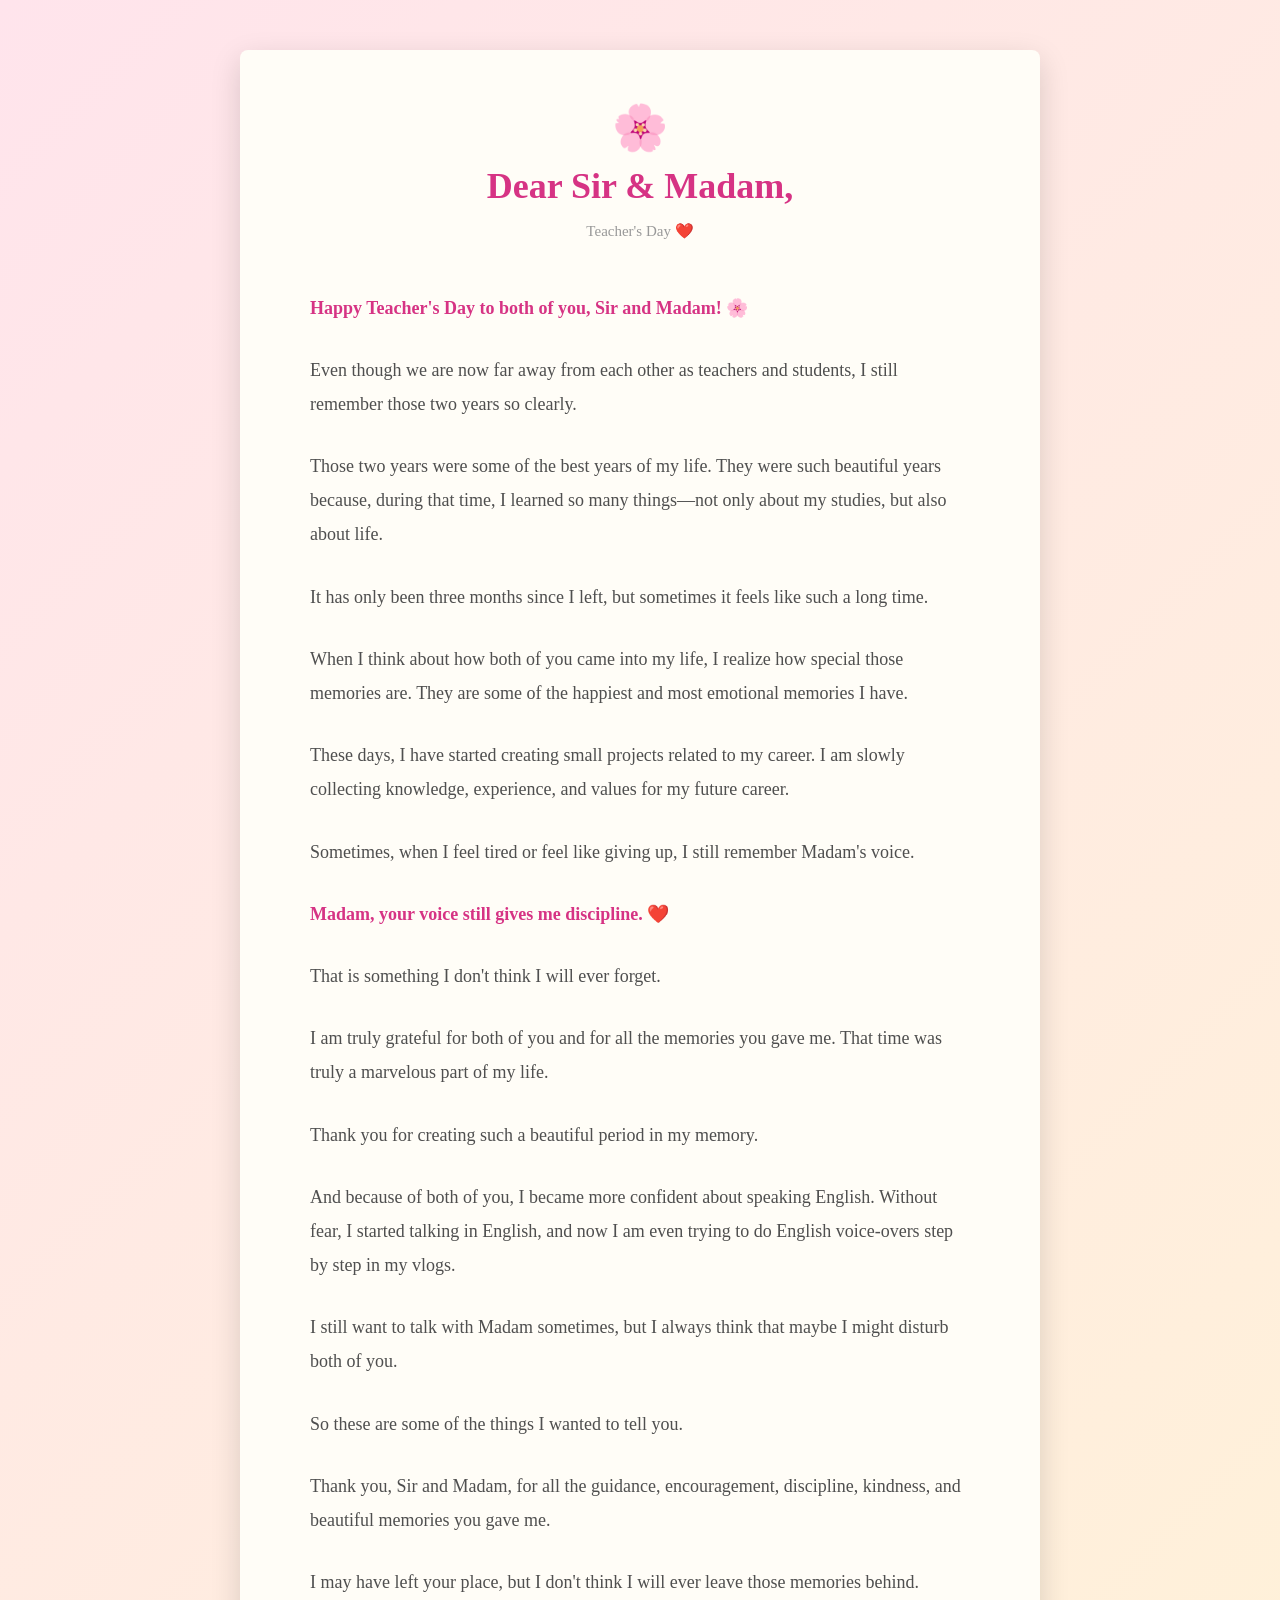
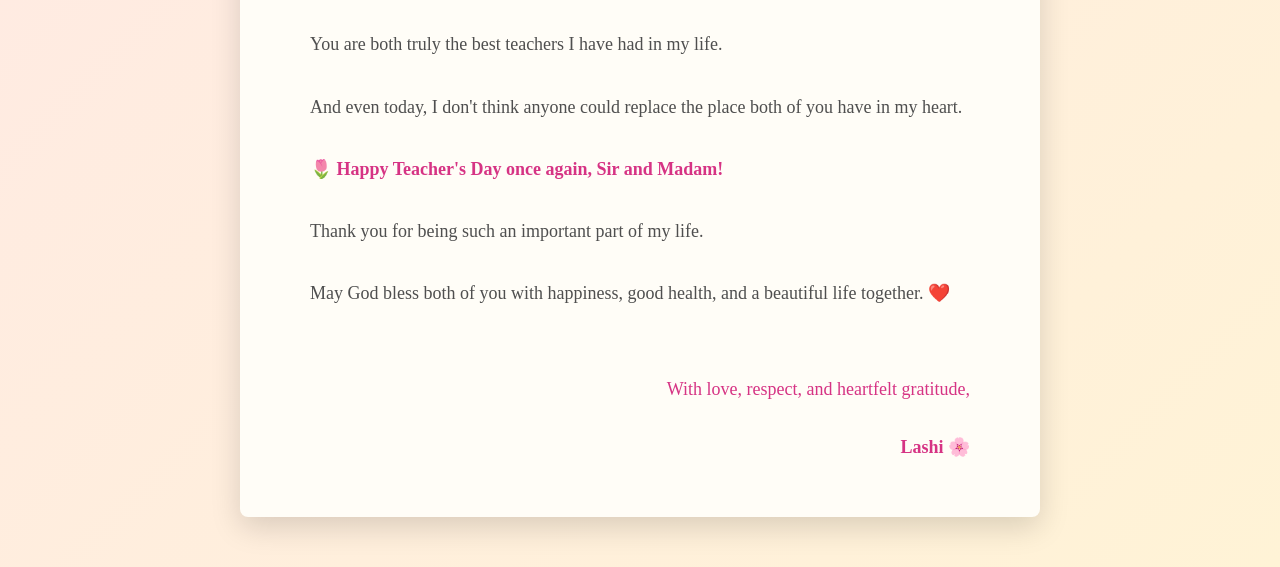
==== commit b4b13415: "Update message.html" ====
--- a/message.html
+++ b/message.html
@@ -114,25 +114,6 @@
 
 
         <p>
-            The funny thing is, these days I am so busy with academics and
-            projects that I sometimes don't even find enough time to edit my
-            Sinhala vlogs! 😄
-        </p>
-
-
-        <p>
-            But I am trying to keep moving forward, step by step.
-        </p>
-
-
-        <p>
-            <strong>
-                ❤️ One more thing...
-            </strong>
-        </p>
-
-
-        <p>
             I still want to talk with Madam sometimes, but I always think that
             maybe I might disturb both of you.
         </p>
